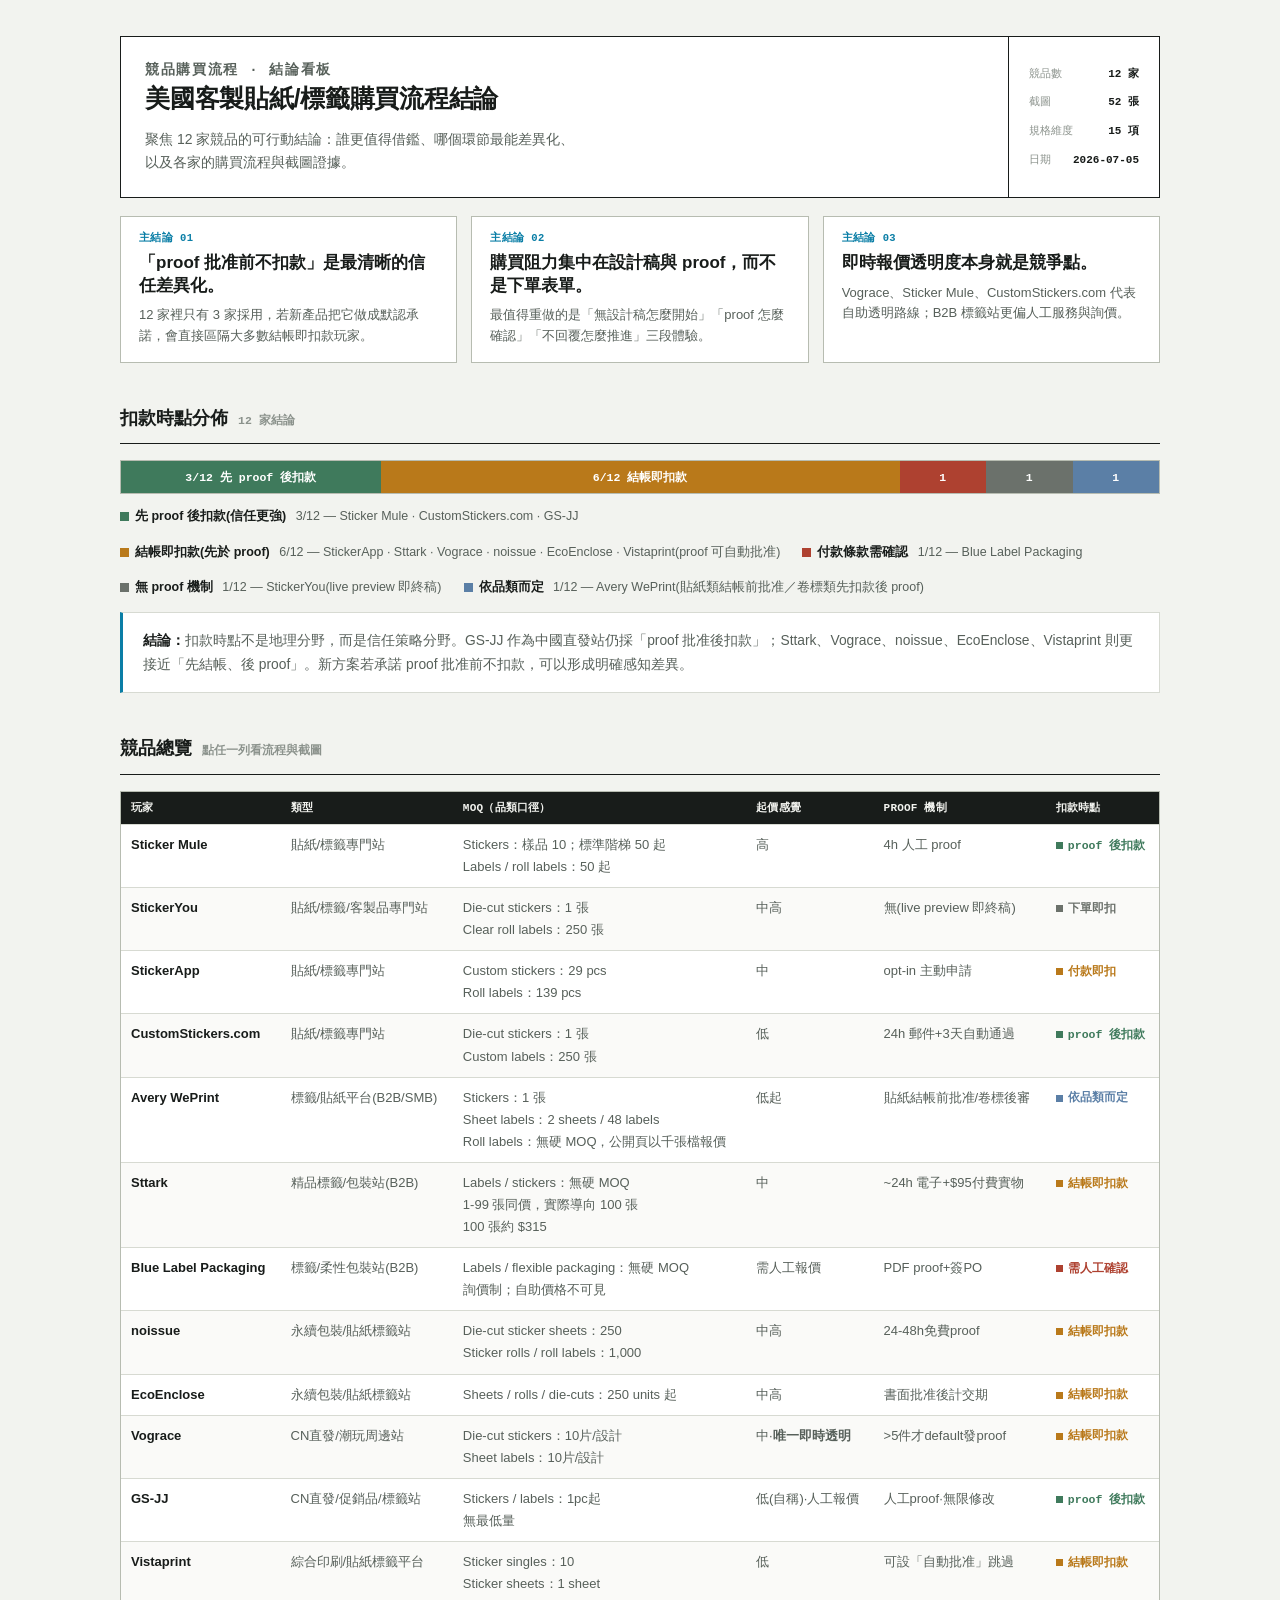
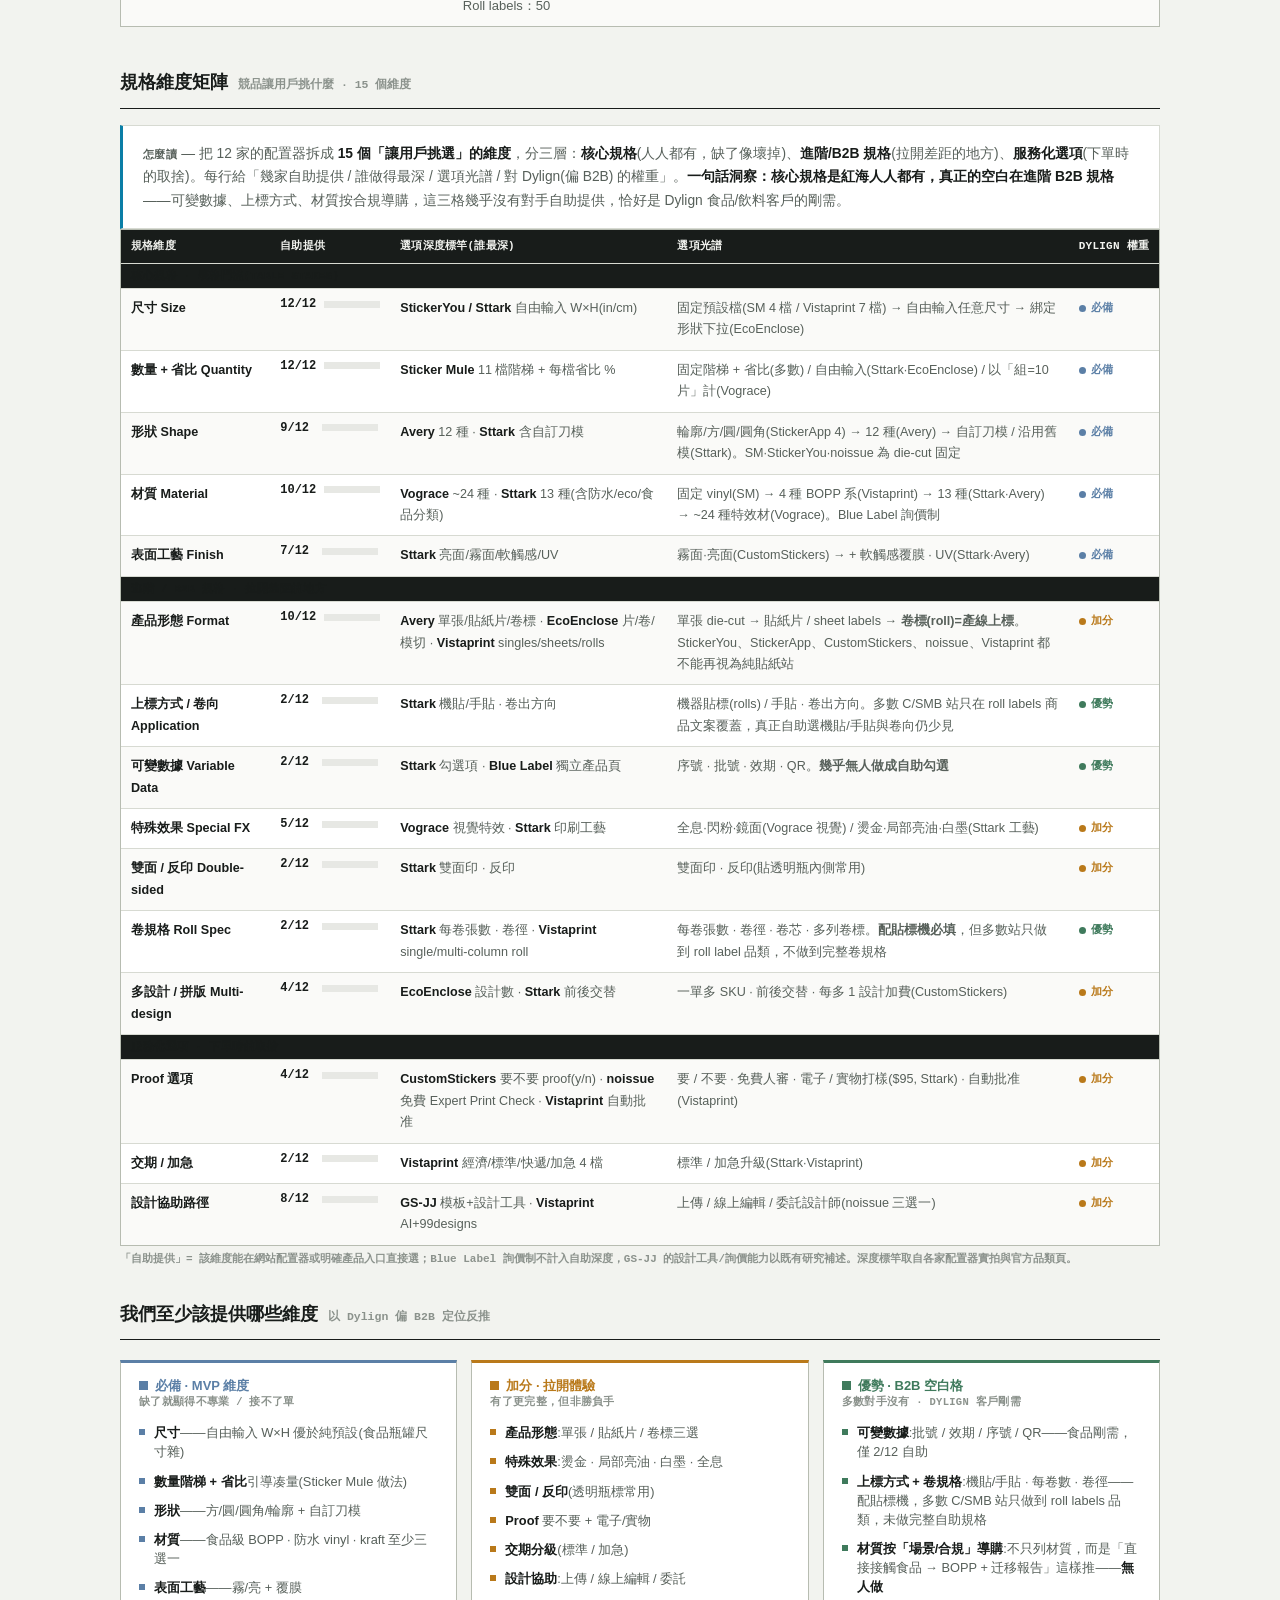
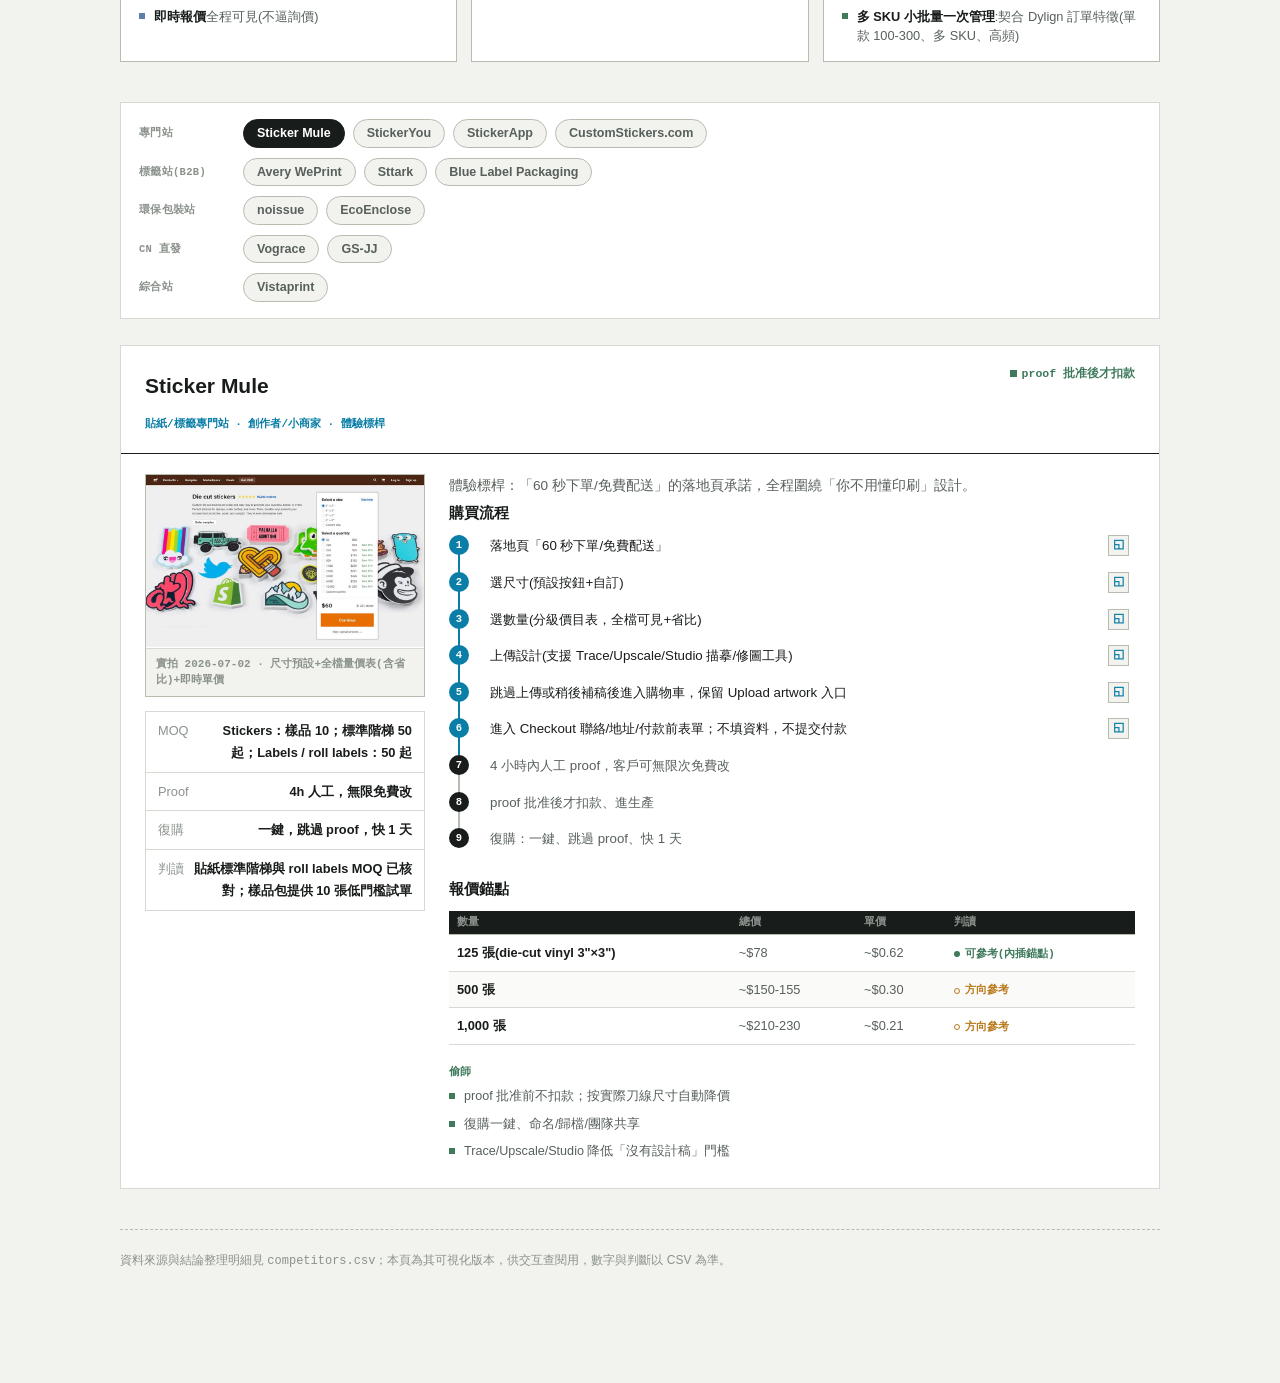
==== board/index.html @ 63f5cccc "重构目录结构，报告设为 Pages 入口 - report.html → index.html（GitHub Pages 根入口） - 竞品看板 → board/index.html（+ 其 scre" ====
<!DOCTYPE html>
<html lang="zh-Hant">
<head>
<meta charset="UTF-8" />
<meta name="viewport" content="width=device-width, initial-scale=1.0" />
<title>競品購買流程交互看板 · 12 家逐步拆解</title>
<style>
  body { margin: 0; background: #F2F3EF; }
  #flowboard {
    --paper: #F2F3EF;
    --paper-raised: #FFFFFF;
    --ink: #181C1A;
    --ink-soft: #57605A;
    --ink-faint: #8B928C;
    --rule: #D7DAD2;
    --rule-strong: #B7BCB1;
    --accent: #0A7EA6;
    --accent-soft: #E3F0F4;
    --good: #3F7A5C;
    --good-soft: #E3EEE7;
    --warn: #B9791A;
    --warn-soft: #F6ECD9;
    --bad: #AE4130;
    --bad-soft: #F5E3DE;
    --gap: #6B716B;
    --gap-soft: #E7E8E4;

    --sans: -apple-system, BlinkMacSystemFont, "PingFang SC", "Microsoft YaHei", "Helvetica Neue", Arial, sans-serif;
    --mono: ui-monospace, "SF Mono", "Cascadia Code", Menlo, Consolas, "Courier New", monospace;

    background: var(--paper);
    color: var(--ink);
    font-family: var(--sans);
    line-height: 1.7;
    font-size: 15px;
    -webkit-font-smoothing: antialiased;
    max-width: 1040px;
    margin: 0 auto;
    padding: 36px 20px 100px;
  }
  #flowboard * { box-sizing: border-box; }
  #flowboard h1,#flowboard h2,#flowboard h3 { text-wrap: balance; }
  #flowboard img { max-width: 100%; display:block; }

  /* ---- title block ---- */
  #flowboard .titleblock { border:1.5px solid var(--ink); background:var(--paper-raised); display:grid; grid-template-columns:1fr auto; }
  #flowboard .titleblock-main { padding:26px 24px 22px; border-right:1.5px solid var(--ink); }
  #flowboard .titleblock-eyebrow { font:700 11px/1 var(--mono); letter-spacing:.12em; color:var(--accent); text-transform:uppercase; margin:0 0 10px; }
  #flowboard .titleblock-main h1 { font-size:25px; font-weight:800; letter-spacing:-.01em; margin:0 0 8px; }
  #flowboard .titleblock-main p { margin:0; color:var(--ink-soft); font-size:14px; max-width:56ch; }
  #flowboard .titleblock-meta { padding:18px 20px; display:flex; flex-direction:column; gap:10px; font-family:var(--mono); font-size:11px; min-width:150px; justify-content:center; }
  #flowboard .titleblock-meta dl { margin:0; display:flex; justify-content:space-between; gap:8px; }
  #flowboard .titleblock-meta dt { color:var(--ink-faint); }
  #flowboard .titleblock-meta dd { margin:0; font-weight:600; text-align:right; }

  @media (max-width:640px){ #flowboard .titleblock{grid-template-columns:1fr;} #flowboard .titleblock-main{border-right:none;border-bottom:1.5px solid var(--ink);} }

  /* ---- callouts ---- */
  #flowboard .callout { margin-top:16px; padding:16px 20px; background:var(--paper-raised); border:1px solid var(--rule); border-left:3px solid var(--accent); font-size:13.8px; color:var(--ink-soft); }
  #flowboard .callout b { color:var(--ink); }
  #flowboard .callout.warn { border-left-color:var(--warn); }
  #flowboard .callout.warn .tag { color:var(--warn); }
  #flowboard .tag { font:700 11px/1 var(--mono); text-transform:uppercase; letter-spacing:.04em; }

  /* ---- conclusions ---- */
  #flowboard .conclusion-grid { display:grid; grid-template-columns:repeat(3, minmax(0, 1fr)); gap:14px; margin-top:18px; }
  @media (max-width:760px){ #flowboard .conclusion-grid{grid-template-columns:1fr;} }
  #flowboard .conclusion-card { background:var(--paper-raised); border:1px solid var(--rule-strong); padding:16px 18px; min-height:128px; }
  #flowboard .conclusion-card .kicker { display:block; font:700 10.5px/1 var(--mono); color:var(--accent); text-transform:uppercase; letter-spacing:.04em; margin-bottom:8px; }
  #flowboard .conclusion-card strong { display:block; font-size:17px; line-height:1.35; margin-bottom:8px; }
  #flowboard .conclusion-card p { margin:0; color:var(--ink-soft); font-size:13px; line-height:1.55; }

  /* ---- pay distribution strip ---- */
  #flowboard .section-block { margin-top: 40px; }
  #flowboard .section-title { display:flex; align-items:baseline; gap:10px; border-bottom:1.5px solid var(--ink); padding-bottom:10px; margin-bottom:16px; }
  #flowboard .section-title h2 { font-size:18px; font-weight:800; margin:0; }
  #flowboard .section-title .sub { font:600 11.5px/1 var(--mono); color:var(--ink-faint); }

  #flowboard .paybar { display:flex; height:34px; border:1px solid var(--rule-strong); overflow:hidden; }
  #flowboard .paybar-seg { display:flex; align-items:center; justify-content:center; font:700 11.5px/1 var(--mono); color:#fff; white-space:nowrap; overflow:hidden; }
  #flowboard .paybar-seg.good { background:var(--good); }
  #flowboard .paybar-seg.warn { background:var(--warn); }
  #flowboard .paybar-seg.bad { background:var(--bad); }
  #flowboard .paybar-seg.gap { background:var(--gap); }
  #flowboard .paybar-seg.mix { background:#5B7FA6; }
  #flowboard .paylegend { display:flex; flex-wrap:wrap; gap:14px 22px; margin-top:12px; font-size:12.5px; }
  #flowboard .paylegend span { display:inline-flex; align-items:center; gap:6px; color:var(--ink-soft); }
  #flowboard .paylegend .dot { width:9px; height:9px; flex:none; }
  #flowboard .paylegend .dot.good{background:var(--good);} #flowboard .paylegend .dot.warn{background:var(--warn);}
  #flowboard .paylegend .dot.bad{background:var(--bad);} #flowboard .paylegend .dot.gap{background:var(--gap);}
  #flowboard .paylegend .dot.mix{background:#5B7FA6;}
  #flowboard .paylegend b { color:var(--ink); }

  /* ---- overview table ---- */
  #flowboard .table-wrap { overflow-x:auto; border:1px solid var(--rule-strong); background:var(--paper-raised); }
  #flowboard table { border-collapse:collapse; width:100%; min-width:760px; font-size:13px; }
  #flowboard thead th { font:700 11px/1.3 var(--mono); text-transform:uppercase; letter-spacing:.02em; color:var(--paper); background:var(--ink); padding:9px 10px; text-align:left; white-space:nowrap; }
  #flowboard tbody td { padding:9px 10px; border-top:1px solid var(--rule); vertical-align:top; color:var(--ink-soft); }
  #flowboard tbody tr { cursor:pointer; }
  #flowboard tbody tr:hover td { background:var(--accent-soft); }
  #flowboard tbody td:first-child { font-weight:700; color:var(--ink); }
  #flowboard tbody tr:nth-child(even) td { background:#FAFAF8; }
  #flowboard tbody tr:nth-child(even):hover td { background:var(--accent-soft); }
  #flowboard .badge { display:inline-flex; align-items:center; gap:5px; font:600 11.5px/1 var(--mono); white-space:nowrap; }
  #flowboard .badge .dot { width:7px; height:7px; flex:none; }
  #flowboard .badge.good{color:var(--good);} #flowboard .badge.good .dot{background:var(--good);}
  #flowboard .badge.warn{color:var(--warn);} #flowboard .badge.warn .dot{background:var(--warn);}
  #flowboard .badge.bad{color:var(--bad);} #flowboard .badge.bad .dot{background:var(--bad);}
  #flowboard .badge.gap{color:var(--gap);} #flowboard .badge.gap .dot{background:var(--gap);}
  #flowboard .badge.mix{color:#5B7FA6;} #flowboard .badge.mix .dot{background:#5B7FA6;}
  #flowboard .table-hint { font:600 11px/1 var(--mono); color:var(--ink-faint); margin-top:8px; }

  /* ---- tabs ---- */
  #flowboard .tabs { margin-top:40px; padding:16px 18px; background:var(--paper-raised); border:1px solid var(--rule); }
  #flowboard .tab-group { display:flex; align-items:center; flex-wrap:wrap; gap:8px; margin-bottom:10px; }
  #flowboard .tab-group:last-child { margin-bottom:0; }
  #flowboard .tab-group-label { font:700 10.5px/1 var(--mono); color:var(--ink-faint); text-transform:uppercase; letter-spacing:.03em; min-width:96px; }
  #flowboard .tab-pill { font:600 12.5px/1 var(--sans); padding:7px 13px; border:1px solid var(--rule-strong); background:var(--paper); color:var(--ink-soft); cursor:pointer; border-radius:100px; }
  #flowboard .tab-pill:hover { border-color:var(--accent); color:var(--accent); }
  #flowboard .tab-pill.active { background:var(--ink); border-color:var(--ink); color:#fff; }

  /* ---- competitor panel ---- */
  #flowboard .competitor-panel { margin-top:26px; background:var(--paper-raised); border:1px solid var(--rule); scroll-margin-top:24px; }
  #flowboard .panel-head { display:flex; justify-content:space-between; align-items:flex-start; gap:16px; padding:22px 24px 18px; border-bottom:1.5px solid var(--ink); flex-wrap:wrap; }
  #flowboard .panel-head h2 { font-size:21px; font-weight:800; margin:0 0 6px; }
  #flowboard .panel-cat { font:600 11px/1 var(--mono); color:var(--accent); text-transform:uppercase; }
  #flowboard .panel-badges { display:flex; gap:8px; flex-wrap:wrap; }

  #flowboard .panel-body { padding:20px 24px 26px; display:grid; grid-template-columns: minmax(220px, 280px) minmax(0, 1fr); gap:24px; }
  @media (max-width:760px){ #flowboard .panel-body{ grid-template-columns:1fr; } }
  #flowboard .panel-side { display:flex; flex-direction:column; gap:14px; }
  #flowboard .shot { border:1px solid var(--rule-strong); overflow:hidden; }
  #flowboard .shot img { width:100%; }
  #flowboard .shot-cap { font:600 11px/1.4 var(--mono); color:var(--ink-faint); padding:8px 10px; background:var(--paper); border-top:1px solid var(--rule); }
  #flowboard .noshot { border:1px dashed var(--rule-strong); padding:16px; font-size:12.5px; color:var(--ink-faint); text-align:center; }
  #flowboard .factbox { border:1px solid var(--rule); }
  #flowboard .fact-row { display:flex; justify-content:space-between; gap:10px; padding:8px 12px; border-top:1px solid var(--rule); font-size:12.8px; }
  #flowboard .fact-row:first-child { border-top:none; }
  #flowboard .fact-row dt { color:var(--ink-faint); flex:none; }
  #flowboard .fact-row dd { margin:0; text-align:right; color:var(--ink); font-weight:600; }

  #flowboard .panel-main h3 { font-size:14.5px; font-weight:800; margin:0 0 10px; padding-top:4px; }
  #flowboard .panel-main { min-width:0; }
  #flowboard .panel-main .block { margin-bottom:22px; }
  #flowboard .positioning { font-size:13.6px; color:var(--ink-soft); margin:0; }

  #flowboard .flow-steps { list-style:none; margin:0; padding:0; counter-reset:flowstep; }
  #flowboard .flow-steps li { counter-increment:flowstep; position:relative; padding:0 0 14px 30px; font-size:13.3px; color:var(--ink-soft); border-left:2px solid var(--rule-strong); margin-left:9px; }
  #flowboard .flow-steps li:last-child { border-left-color:transparent; padding-bottom:0; }
  #flowboard .flow-steps li::before { content: counter(flowstep); position:absolute; left:-11px; top:0; width:20px; height:20px; background:var(--ink); color:#fff; font:700 10.5px/20px var(--mono); text-align:center; border-radius:50%; }
  #flowboard .flow-steps li.has-shot { cursor:pointer; color:var(--ink); padding-right:34px; border-left-color:var(--accent); }
  #flowboard .flow-steps li.has-shot::before { background:var(--accent); }
  #flowboard .flow-steps li.has-shot::after { content:"◱"; position:absolute; right:6px; top:0; width:19px; height:19px; border:1px solid var(--rule-strong); color:var(--accent); background:var(--paper); font:700 12px/18px var(--mono); text-align:center; }
  #flowboard .flow-steps li.has-shot:hover { background:var(--accent-soft); outline:6px solid var(--accent-soft); }
  #flowboard .flow-steps li.has-shot:focus-visible { outline:2px solid var(--accent); outline-offset:3px; }

  #flowboard .shot-lightbox { position:fixed; inset:0; z-index:1000; display:grid; place-items:center; padding:28px; background:rgba(24,28,26,.76); }
  #flowboard .shot-lightbox[hidden] { display:none; }
  #flowboard .shot-modal { width:min(1180px, 94vw); max-height:92vh; background:var(--paper-raised); border:1px solid var(--ink); box-shadow:0 22px 70px rgba(0,0,0,.35); display:grid; grid-template-rows:auto minmax(0,1fr); }
  #flowboard .shot-modal-head { display:flex; justify-content:space-between; align-items:flex-start; gap:16px; padding:12px 14px; border-bottom:1px solid var(--rule-strong); }
  #flowboard .shot-modal-title { margin:0; font:700 12px/1.5 var(--mono); color:var(--ink-soft); }
  #flowboard .shot-close { flex:none; border:1px solid var(--rule-strong); background:var(--paper); color:var(--ink); width:30px; height:30px; font:700 18px/1 var(--mono); cursor:pointer; }
  #flowboard .shot-close:hover { border-color:var(--accent); color:var(--accent); }
  #flowboard .shot-modal-body { overflow:auto; background:#111; }
  #flowboard .shot-modal-body img { width:100%; height:auto; background:#fff; }

  #flowboard .price-table { width:100%; min-width:0; border-collapse:collapse; font-size:12.8px; }
  #flowboard .price-table th { text-align:left; font:700 10.5px/1 var(--mono); text-transform:uppercase; color:var(--ink-faint); padding:6px 8px; border-bottom:1px solid var(--rule-strong); }
  #flowboard .price-table td { padding:7px 8px; border-bottom:1px solid var(--rule); color:var(--ink-soft); overflow-wrap:anywhere; }
  #flowboard .price-table td:first-child { color:var(--ink); font-weight:600; }
  #flowboard .conf { display:inline-flex; align-items:center; gap:5px; font:600 11px/1.35 var(--mono); white-space:normal; }
  #flowboard .conf .dot { width:6px; height:6px; border-radius:50%; }
  #flowboard .conf.confirmed .dot { background:var(--good); }
  #flowboard .conf.confirmed { color:var(--good); }
  #flowboard .conf.estimated .dot { background:var(--warn); border:1px solid var(--warn); background:transparent; }
  #flowboard .conf.estimated { color:var(--warn); }

  #flowboard .pmgrid { display:grid; grid-template-columns:1fr 1fr; gap:14px; }
  @media (max-width:640px){ #flowboard .pmgrid{grid-template-columns:1fr;} }
  #flowboard .pmbox { padding:12px 14px; font-size:12.8px; color:var(--ink-soft); border:1px solid var(--rule); }
  #flowboard .pmbox .pmtitle { font:700 11px/1 var(--mono); text-transform:uppercase; margin-bottom:6px; display:block; }

  #flowboard .swgrid { display:grid; grid-template-columns:1fr; gap:16px; }
  @media (max-width:640px){ #flowboard .swgrid{grid-template-columns:1fr;} }
  #flowboard .swgrid ul { margin:0; padding-left:0; list-style:none; display:flex; flex-direction:column; gap:6px; }
  #flowboard .swgrid li { font-size:12.6px; color:var(--ink-soft); padding-left:15px; position:relative; }
  #flowboard .swgrid li::before { content:""; position:absolute; left:0; top:7px; width:6px; height:6px; }
  #flowboard .swgrid ul.steal li::before { background:var(--good); }
  #flowboard .swlabel { font:700 11px/1 var(--mono); text-transform:uppercase; margin-bottom:8px; display:block; }
  #flowboard .swlabel.steal { color:var(--good); }

  #flowboard .footnote { margin-top:16px; padding:10px 14px; background:var(--gap-soft); border-left:3px solid var(--gap); font-size:11.8px; color:var(--ink-soft); }
  #flowboard .dieline { border:none; border-top:1.5px dashed var(--rule-strong); margin:40px 0 0; }

  /* ---- spec dimension matrix ---- */
  #flowboard .dimtable td { font-size:12.6px; }
  #flowboard .dimtable td:first-child { min-width:132px; }
  #flowboard .grouprow td { background:var(--ink); color:var(--paper); font:700 10.5px/1 var(--mono); text-transform:uppercase; letter-spacing:.05em; padding:7px 10px; }
  #flowboard .grouprow:hover td { background:var(--ink); }
  #flowboard .pv { display:flex; align-items:center; gap:8px; white-space:nowrap; }
  #flowboard .pv-num { font:700 12px/1 var(--mono); color:var(--ink); min-width:34px; }
  #flowboard .pv-track { width:56px; height:7px; background:var(--gap-soft); flex:none; }
  #flowboard .pv-fill { height:7px; background:var(--accent); }
  #flowboard .wt { display:inline-flex; align-items:center; gap:5px; font:700 11px/1 var(--mono); white-space:nowrap; }
  #flowboard .wt .dot { width:7px; height:7px; flex:none; border-radius:50%; }
  #flowboard .wt.must { color:#5B7FA6; } #flowboard .wt.must .dot{ background:#5B7FA6; }
  #flowboard .wt.nice { color:var(--warn); } #flowboard .wt.nice .dot{ background:var(--warn); }
  #flowboard .wt.edge { color:var(--good); } #flowboard .wt.edge .dot{ background:var(--good); }
  #flowboard .lead { color:var(--ink); font-weight:600; }
  #flowboard .tier-grid { display:grid; grid-template-columns:repeat(3, minmax(0,1fr)); gap:14px; margin-top:20px; }
  @media (max-width:760px){ #flowboard .tier-grid{ grid-template-columns:1fr; } }
  #flowboard .tier-card { border:1px solid var(--rule-strong); background:var(--paper-raised); padding:16px 18px; }
  #flowboard .tier-card .tier-head { display:flex; align-items:center; gap:7px; font:800 13px/1 var(--sans); margin-bottom:3px; }
  #flowboard .tier-card .tier-head .dot { width:9px; height:9px; flex:none; }
  #flowboard .tier-card .tier-sub { font:600 10.5px/1.4 var(--mono); color:var(--ink-faint); margin-bottom:13px; text-transform:uppercase; letter-spacing:.03em; }
  #flowboard .tier-card ul { margin:0; padding-left:0; list-style:none; display:flex; flex-direction:column; gap:10px; }
  #flowboard .tier-card li { font-size:12.8px; color:var(--ink-soft); padding-left:15px; position:relative; line-height:1.5; }
  #flowboard .tier-card li::before { content:""; position:absolute; left:0; top:6px; width:6px; height:6px; }
  #flowboard .tier-card li b { color:var(--ink); font-weight:700; }
  #flowboard .tier-card.must { border-top:3px solid #5B7FA6; }
  #flowboard .tier-card.must .tier-head, #flowboard .tier-card.must .tier-head .dot { color:#5B7FA6; background-color:transparent; }
  #flowboard .tier-card.must .tier-head .dot { background:#5B7FA6; }
  #flowboard .tier-card.must li::before { background:#5B7FA6; }
  #flowboard .tier-card.nice { border-top:3px solid var(--warn); }
  #flowboard .tier-card.nice .tier-head { color:var(--warn); }
  #flowboard .tier-card.nice .tier-head .dot { background:var(--warn); }
  #flowboard .tier-card.nice li::before { background:var(--warn); }
  #flowboard .tier-card.edge { border-top:3px solid var(--good); }
  #flowboard .tier-card.edge .tier-head { color:var(--good); }
  #flowboard .tier-card.edge .tier-head .dot { background:var(--good); }
  #flowboard .tier-card.edge li::before { background:var(--good); }
</style>
</head>
<body>
<div id="flowboard">

  <div class="titleblock">
    <div class="titleblock-main">
      <p class="titleblock-eyebrow">競品購買流程 · 結論看板</p>
      <h1>美國客製貼紙/標籤購買流程結論</h1>
      <p>聚焦 12 家競品的可行動結論：誰更值得借鑑、哪個環節最能差異化、以及各家的購買流程與截圖證據。</p>
    </div>
    <div class="titleblock-meta">
      <dl><dt>競品數</dt><dd>12 家</dd></dl>
      <dl><dt>截圖</dt><dd>52 張</dd></dl>
      <dl><dt>規格維度</dt><dd>15 項</dd></dl>
      <dl><dt>日期</dt><dd>2026-07-05</dd></dl>
    </div>
  </div>

  <div class="conclusion-grid">
    <div class="conclusion-card">
      <span class="kicker">主結論 01</span>
      <strong>「proof 批准前不扣款」是最清晰的信任差異化。</strong>
      <p>12 家裡只有 3 家採用，若新產品把它做成默認承諾，會直接區隔大多數結帳即扣款玩家。</p>
    </div>
    <div class="conclusion-card">
      <span class="kicker">主結論 02</span>
      <strong>購買阻力集中在設計稿與 proof，而不是下單表單。</strong>
      <p>最值得重做的是「無設計稿怎麼開始」「proof 怎麼確認」「不回覆怎麼推進」三段體驗。</p>
    </div>
    <div class="conclusion-card">
      <span class="kicker">主結論 03</span>
      <strong>即時報價透明度本身就是競爭點。</strong>
      <p>Vograce、Sticker Mule、CustomStickers.com 代表自助透明路線；B2B 標籤站更偏人工服務與詢價。</p>
    </div>
  </div>

  <!-- ================= PAYMENT TIMING DISTRIBUTION ================= -->
  <div class="section-block">
    <div class="section-title"><h2>扣款時點分佈</h2><span class="sub">12 家結論</span></div>
    <div class="paybar">
      <div class="paybar-seg good" style="flex:3">3/12 先 proof 後扣款</div>
      <div class="paybar-seg warn" style="flex:6">6/12 結帳即扣款</div>
      <div class="paybar-seg bad" style="flex:1">1</div>
      <div class="paybar-seg gap" style="flex:1">1</div>
      <div class="paybar-seg mix" style="flex:1">1</div>
    </div>
    <div class="paylegend">
      <span><i class="dot good"></i><b>先 proof 後扣款(信任更強)</b>&nbsp;3/12 — Sticker Mule · CustomStickers.com · GS-JJ</span>
      <span><i class="dot warn"></i><b>結帳即扣款(先於 proof)</b>&nbsp;6/12 — StickerApp · Sttark · Vograce · noissue · EcoEnclose · Vistaprint(proof 可自動批准)</span>
      <span><i class="dot bad"></i><b>付款條款需確認</b>&nbsp;1/12 — Blue Label Packaging</span>
      <span><i class="dot gap"></i><b>無 proof 機制</b>&nbsp;1/12 — StickerYou(live preview 即終稿)</span>
      <span><i class="dot mix"></i><b>依品類而定</b>&nbsp;1/12 — Avery WePrint(貼紙類結帳前批准／卷標類先扣款後 proof)</span>
    </div>
    <div class="callout" style="margin-top:14px;">
      <b>結論：</b>扣款時點不是地理分野，而是信任策略分野。GS-JJ 作為中國直發站仍採「proof 批准後扣款」；Sttark、Vograce、noissue、EcoEnclose、Vistaprint 則更接近「先結帳、後 proof」。新方案若承諾 proof 批准前不扣款，可以形成明確感知差異。
    </div>
  </div>

  <!-- ================= OVERVIEW TABLE ================= -->
  <div class="section-block">
    <div class="section-title"><h2>競品總覽</h2><span class="sub">點任一列看流程與截圖</span></div>
    <div class="table-wrap">
      <table>
        <thead><tr><th>玩家</th><th>類型</th><th>MOQ（品類口徑）</th><th>起價感覺</th><th>Proof 機制</th><th>扣款時點</th></tr></thead>
        <tbody>
          <tr onclick="showPanel('sm')"><td>Sticker Mule</td><td>貼紙/標籤專門站</td><td>Stickers：樣品 10；標準階梯 50 起<br>Labels / roll labels：50 起</td><td>高</td><td>4h 人工 proof</td><td><span class="badge good"><i class="dot"></i>proof 後扣款</span></td></tr>
          <tr onclick="showPanel('sy')"><td>StickerYou</td><td>貼紙/標籤/客製品專門站</td><td>Die-cut stickers：1 張<br>Clear roll labels：250 張</td><td>中高</td><td>無(live preview 即終稿)</td><td><span class="badge gap"><i class="dot"></i>下單即扣</span></td></tr>
          <tr onclick="showPanel('sa')"><td>StickerApp</td><td>貼紙/標籤專門站</td><td>Custom stickers：29 pcs<br>Roll labels：139 pcs</td><td>中</td><td>opt-in 主動申請</td><td><span class="badge warn"><i class="dot"></i>付款即扣</span></td></tr>
          <tr onclick="showPanel('cs')"><td>CustomStickers.com</td><td>貼紙/標籤專門站</td><td>Die-cut stickers：1 張<br>Custom labels：250 張</td><td>低</td><td>24h 郵件+3天自動通過</td><td><span class="badge good"><i class="dot"></i>proof 後扣款</span></td></tr>
          <tr onclick="showPanel('av')"><td>Avery WePrint</td><td>標籤/貼紙平台(B2B/SMB)</td><td>Stickers：1 張<br>Sheet labels：2 sheets / 48 labels<br>Roll labels：無硬 MOQ，公開頁以千張檔報價</td><td>低起</td><td>貼紙結帳前批准/卷標後審</td><td><span class="badge mix"><i class="dot"></i>依品類而定</span></td></tr>
          <tr onclick="showPanel('st')"><td>Sttark</td><td>精品標籤/包裝站(B2B)</td><td>Labels / stickers：無硬 MOQ<br>1-99 張同價，實際導向 100 張<br>100 張約 $315</td><td>中</td><td>~24h 電子+$95付費實物</td><td><span class="badge warn"><i class="dot"></i>結帳即扣款</span></td></tr>
          <tr onclick="showPanel('bl')"><td>Blue Label Packaging</td><td>標籤/柔性包裝站(B2B)</td><td>Labels / flexible packaging：無硬 MOQ<br>詢價制；自助價格不可見</td><td>需人工報價</td><td>PDF proof+簽PO</td><td><span class="badge bad"><i class="dot"></i>需人工確認</span></td></tr>
          <tr onclick="showPanel('ni')"><td>noissue</td><td>永續包裝/貼紙標籤站</td><td>Die-cut sticker sheets：250<br>Sticker rolls / roll labels：1,000</td><td>中高</td><td>24-48h免費proof</td><td><span class="badge warn"><i class="dot"></i>結帳即扣款</span></td></tr>
          <tr onclick="showPanel('ee')"><td>EcoEnclose</td><td>永續包裝/貼紙標籤站</td><td>Sheets / rolls / die-cuts：250 units 起</td><td>中高</td><td>書面批准後計交期</td><td><span class="badge warn"><i class="dot"></i>結帳即扣款</span></td></tr>
          <tr onclick="showPanel('vg')"><td>Vograce</td><td>CN直發/潮玩周邊站</td><td>Die-cut stickers：10片/設計<br>Sheet labels：10片/設計</td><td>中·<b>唯一即時透明</b></td><td>&gt;5件才default發proof</td><td><span class="badge warn"><i class="dot"></i>結帳即扣款</span></td></tr>
          <tr onclick="showPanel('gj')"><td>GS-JJ</td><td>CN直發/促銷品/標籤站</td><td>Stickers / labels：1pc起<br>無最低量</td><td>低(自稱)·人工報價</td><td>人工proof·無限修改</td><td><span class="badge good"><i class="dot"></i>proof 後扣款</span></td></tr>
          <tr onclick="showPanel('vp')"><td>Vistaprint</td><td>綜合印刷/貼紙標籤平台</td><td>Sticker singles：10<br>Sticker sheets：1 sheet<br>Roll labels：50</td><td>低</td><td>可設「自動批准」跳過</td><td><span class="badge warn"><i class="dot"></i>結帳即扣款</span></td></tr>
        </tbody>
      </table>
    </div>
  </div>

  <!-- ================= SPEC DIMENSION MATRIX ================= -->
  <div class="section-block">
    <div class="section-title"><h2>規格維度矩陣</h2><span class="sub">競品讓用戶挑什麼 · 15 個維度</span></div>
    <div class="callout">
      <span class="tag">怎麼讀</span> — 把 12 家的配置器拆成 <b>15 個「讓用戶挑選」的維度</b>，分三層：<b>核心規格</b>(人人都有，缺了像壞掉)、<b>進階/B2B 規格</b>(拉開差距的地方)、<b>服務化選項</b>(下單時的取捨)。每行給「幾家自助提供 / 誰做得最深 / 選項光譜 / 對 Dylign(偏 B2B) 的權重」。<b>一句話洞察：核心規格是紅海人人都有，真正的空白在進階 B2B 規格</b>——可變數據、上標方式、材質按合規導購，這三格幾乎沒有對手自助提供，恰好是 Dylign 食品/飲料客戶的剛需。
    </div>
    <div class="table-wrap">
      <table class="dimtable">
        <thead><tr><th>規格維度</th><th>自助提供</th><th>選項深度標竿(誰最深)</th><th>選項光譜</th><th>Dylign 權重</th></tr></thead>
        <tbody>
          <tr class="grouprow"><td colspan="5">核心規格 · 表格門檻(table stakes)</td></tr>
          <tr>
            <td>尺寸 Size</td>
            <td><div class="pv"><span class="pv-num">12/12</span><span class="pv-track"><span class="pv-fill" style="width:100%"></span></span></div></td>
            <td><span class="lead">StickerYou / Sttark</span> 自由輸入 W×H(in/cm)</td>
            <td>固定預設檔(SM 4 檔 / Vistaprint 7 檔) → 自由輸入任意尺寸 → 綁定形狀下拉(EcoEnclose)</td>
            <td><span class="wt must"><i class="dot"></i>必備</span></td>
          </tr>
          <tr>
            <td>數量 + 省比 Quantity</td>
            <td><div class="pv"><span class="pv-num">12/12</span><span class="pv-track"><span class="pv-fill" style="width:100%"></span></span></div></td>
            <td><span class="lead">Sticker Mule</span> 11 檔階梯 + 每檔省比 %</td>
            <td>固定階梯 + 省比(多數) / 自由輸入(Sttark·EcoEnclose) / 以「組=10 片」計(Vograce)</td>
            <td><span class="wt must"><i class="dot"></i>必備</span></td>
          </tr>
          <tr>
            <td>形狀 Shape</td>
            <td><div class="pv"><span class="pv-num">9/12</span><span class="pv-track"><span class="pv-fill" style="width:75%"></span></span></div></td>
            <td><span class="lead">Avery</span> 12 種 · <span class="lead">Sttark</span> 含自訂刀模</td>
            <td>輪廓/方/圓/圓角(StickerApp 4) → 12 種(Avery) → 自訂刀模 / 沿用舊模(Sttark)。SM·StickerYou·noissue 為 die-cut 固定</td>
            <td><span class="wt must"><i class="dot"></i>必備</span></td>
          </tr>
          <tr>
            <td>材質 Material</td>
            <td><div class="pv"><span class="pv-num">10/12</span><span class="pv-track"><span class="pv-fill" style="width:83%"></span></span></div></td>
            <td><span class="lead">Vograce</span> ~24 種 · <span class="lead">Sttark</span> 13 種(含防水/eco/食品分類)</td>
            <td>固定 vinyl(SM) → 4 種 BOPP 系(Vistaprint) → 13 種(Sttark·Avery) → ~24 種特效材(Vograce)。Blue Label 詢價制</td>
            <td><span class="wt must"><i class="dot"></i>必備</span></td>
          </tr>
          <tr>
            <td>表面工藝 Finish</td>
            <td><div class="pv"><span class="pv-num">7/12</span><span class="pv-track"><span class="pv-fill" style="width:58%"></span></span></div></td>
            <td><span class="lead">Sttark</span> 亮面/霧面/軟觸感/UV</td>
            <td>霧面·亮面(CustomStickers) → + 軟觸感覆膜 · UV(Sttark·Avery)</td>
            <td><span class="wt must"><i class="dot"></i>必備</span></td>
          </tr>

          <tr class="grouprow"><td colspan="5">進階 / B2B 規格 · 拉開差距的地方</td></tr>
          <tr>
            <td>產品形態 Format</td>
            <td><div class="pv"><span class="pv-num">10/12</span><span class="pv-track"><span class="pv-fill" style="width:83%"></span></span></div></td>
            <td><span class="lead">Avery</span> 單張/貼紙片/卷標 · <span class="lead">EcoEnclose</span> 片/卷/模切 · <span class="lead">Vistaprint</span> singles/sheets/rolls</td>
            <td>單張 die-cut → 貼紙片 / sheet labels → <b>卷標(roll)=產線上標</b>。StickerYou、StickerApp、CustomStickers、noissue、Vistaprint 都不能再視為純貼紙站</td>
            <td><span class="wt nice"><i class="dot"></i>加分</span></td>
          </tr>
          <tr>
            <td>上標方式 / 卷向 Application</td>
            <td><div class="pv"><span class="pv-num">2/12</span><span class="pv-track"><span class="pv-fill" style="width:17%"></span></span></div></td>
            <td><span class="lead">Sttark</span> 機貼/手貼 · 卷出方向</td>
            <td>機器貼標(rolls) / 手貼 · 卷出方向。多數 C/SMB 站只在 roll labels 商品文案覆蓋，真正自助選機貼/手貼與卷向仍少見</td>
            <td><span class="wt edge"><i class="dot"></i>優勢</span></td>
          </tr>
          <tr>
            <td>可變數據 Variable Data</td>
            <td><div class="pv"><span class="pv-num">2/12</span><span class="pv-track"><span class="pv-fill" style="width:17%"></span></span></div></td>
            <td><span class="lead">Sttark</span> 勾選項 · <span class="lead">Blue Label</span> 獨立產品頁</td>
            <td>序號 · 批號 · 效期 · QR。<b>幾乎無人做成自助勾選</b></td>
            <td><span class="wt edge"><i class="dot"></i>優勢</span></td>
          </tr>
          <tr>
            <td>特殊效果 Special FX</td>
            <td><div class="pv"><span class="pv-num">5/12</span><span class="pv-track"><span class="pv-fill" style="width:42%"></span></span></div></td>
            <td><span class="lead">Vograce</span> 視覺特效 · <span class="lead">Sttark</span> 印刷工藝</td>
            <td>全息·閃粉·鏡面(Vograce 視覺) / 燙金·局部亮油·白墨(Sttark 工藝)</td>
            <td><span class="wt nice"><i class="dot"></i>加分</span></td>
          </tr>
          <tr>
            <td>雙面 / 反印 Double-sided</td>
            <td><div class="pv"><span class="pv-num">2/12</span><span class="pv-track"><span class="pv-fill" style="width:17%"></span></span></div></td>
            <td><span class="lead">Sttark</span> 雙面印 · 反印</td>
            <td>雙面印 · 反印(貼透明瓶內側常用)</td>
            <td><span class="wt nice"><i class="dot"></i>加分</span></td>
          </tr>
          <tr>
            <td>卷規格 Roll Spec</td>
            <td><div class="pv"><span class="pv-num">2/12</span><span class="pv-track"><span class="pv-fill" style="width:17%"></span></span></div></td>
            <td><span class="lead">Sttark</span> 每卷張數 · 卷徑 · <span class="lead">Vistaprint</span> single/multi-column roll</td>
            <td>每卷張數 · 卷徑 · 卷芯 · 多列卷標。<b>配貼標機必填</b>，但多數站只做到 roll label 品類，不做到完整卷規格</td>
            <td><span class="wt edge"><i class="dot"></i>優勢</span></td>
          </tr>
          <tr>
            <td>多設計 / 拼版 Multi-design</td>
            <td><div class="pv"><span class="pv-num">4/12</span><span class="pv-track"><span class="pv-fill" style="width:33%"></span></span></div></td>
            <td><span class="lead">EcoEnclose</span> 設計數 · <span class="lead">Sttark</span> 前後交替</td>
            <td>一單多 SKU · 前後交替 · 每多 1 設計加費(CustomStickers)</td>
            <td><span class="wt nice"><i class="dot"></i>加分</span></td>
          </tr>

          <tr class="grouprow"><td colspan="5">服務化選項 · 下單時的取捨</td></tr>
          <tr>
            <td>Proof 選項</td>
            <td><div class="pv"><span class="pv-num">4/12</span><span class="pv-track"><span class="pv-fill" style="width:33%"></span></span></div></td>
            <td><span class="lead">CustomStickers</span> 要不要 proof(y/n) · <span class="lead">noissue</span> 免費 Expert Print Check · <span class="lead">Vistaprint</span> 自動批准</td>
            <td>要 / 不要 · 免費人審 · 電子 / 實物打樣($95, Sttark) · 自動批准(Vistaprint)</td>
            <td><span class="wt nice"><i class="dot"></i>加分</span></td>
          </tr>
          <tr>
            <td>交期 / 加急</td>
            <td><div class="pv"><span class="pv-num">2/12</span><span class="pv-track"><span class="pv-fill" style="width:17%"></span></span></div></td>
            <td><span class="lead">Vistaprint</span> 經濟/標準/快遞/加急 4 檔</td>
            <td>標準 / 加急升級(Sttark·Vistaprint)</td>
            <td><span class="wt nice"><i class="dot"></i>加分</span></td>
          </tr>
          <tr>
            <td>設計協助路徑</td>
            <td><div class="pv"><span class="pv-num">8/12</span><span class="pv-track"><span class="pv-fill" style="width:67%"></span></span></div></td>
            <td><span class="lead">GS-JJ</span> 模板+設計工具 · <span class="lead">Vistaprint</span> AI+99designs</td>
            <td>上傳 / 線上編輯 / 委託設計師(noissue 三選一)</td>
            <td><span class="wt nice"><i class="dot"></i>加分</span></td>
          </tr>
        </tbody>
      </table>
    </div>
    <div class="table-hint">「自助提供」= 該維度能在網站配置器或明確產品入口直接選；Blue Label 詢價制不計入自助深度，GS-JJ 的設計工具/詢價能力以既有研究補述。深度標竿取自各家配置器實拍與官方品類頁。</div>

    <div class="section-title" style="margin-top:34px;"><h2>我們至少該提供哪些維度</h2><span class="sub">以 Dylign 偏 B2B 定位反推</span></div>
    <div class="tier-grid">
      <div class="tier-card must">
        <div class="tier-head"><i class="dot"></i>必備 · MVP 維度</div>
        <div class="tier-sub">缺了就顯得不專業 / 接不了單</div>
        <ul>
          <li><b>尺寸</b>——自由輸入 W×H 優於純預設(食品瓶罐尺寸雜)</li>
          <li><b>數量階梯 + 省比</b>引導凑量(Sticker Mule 做法)</li>
          <li><b>形狀</b>——方/圓/圓角/輪廓 + 自訂刀模</li>
          <li><b>材質</b>——食品級 BOPP · 防水 vinyl · kraft 至少三選一</li>
          <li><b>表面工藝</b>——霧/亮 + 覆膜</li>
          <li><b>即時報價</b>全程可見(不逼詢價)</li>
        </ul>
      </div>
      <div class="tier-card nice">
        <div class="tier-head"><i class="dot"></i>加分 · 拉開體驗</div>
        <div class="tier-sub">有了更完整，但非勝負手</div>
        <ul>
          <li><b>產品形態</b>:單張 / 貼紙片 / 卷標三選</li>
          <li><b>特殊效果</b>:燙金 · 局部亮油 · 白墨 · 全息</li>
          <li><b>雙面 / 反印</b>(透明瓶標常用)</li>
          <li><b>Proof</b> 要不要 + 電子/實物</li>
          <li><b>交期分級</b>(標準 / 加急)</li>
          <li><b>設計協助</b>:上傳 / 線上編輯 / 委託</li>
        </ul>
      </div>
      <div class="tier-card edge">
        <div class="tier-head"><i class="dot"></i>優勢 · B2B 空白格</div>
        <div class="tier-sub">多數對手沒有 · Dylign 客戶剛需</div>
        <ul>
          <li><b>可變數據</b>:批號 / 效期 / 序號 / QR——食品剛需，僅 2/12 自助</li>
          <li><b>上標方式 + 卷規格</b>:機貼/手貼 · 每卷數 · 卷徑——配貼標機，多數 C/SMB 站只做到 roll labels 品類，未做完整自助規格</li>
          <li><b>材質按「場景/合規」導購</b>:不只列材質，而是「直接接觸食品 → BOPP + 迁移報告」這樣推——<b>無人做</b></li>
          <li><b>多 SKU 小批量一次管理</b>:契合 Dylign 訂單特徵(單款 100-300、多 SKU、高頻)</li>
        </ul>
      </div>
    </div>
  </div>

  <!-- ================= TABS ================= -->
  <nav class="tabs">
    <div class="tab-group"><span class="tab-group-label">專門站</span>
      <button class="tab-pill active" data-target="sm">Sticker Mule</button>
      <button class="tab-pill" data-target="sy">StickerYou</button>
      <button class="tab-pill" data-target="sa">StickerApp</button>
      <button class="tab-pill" data-target="cs">CustomStickers.com</button>
    </div>
    <div class="tab-group"><span class="tab-group-label">標籤站(B2B)</span>
      <button class="tab-pill" data-target="av">Avery WePrint</button>
      <button class="tab-pill" data-target="st">Sttark</button>
      <button class="tab-pill" data-target="bl">Blue Label Packaging</button>
    </div>
    <div class="tab-group"><span class="tab-group-label">環保包裝站</span>
      <button class="tab-pill" data-target="ni">noissue</button>
      <button class="tab-pill" data-target="ee">EcoEnclose</button>
    </div>
    <div class="tab-group"><span class="tab-group-label">CN 直發</span>
      <button class="tab-pill" data-target="vg">Vograce</button>
      <button class="tab-pill" data-target="gj">GS-JJ</button>
    </div>
    <div class="tab-group"><span class="tab-group-label">綜合站</span>
      <button class="tab-pill" data-target="vp">Vistaprint</button>
    </div>
  </nav>

  <!-- ================= PANEL: Sticker Mule ================= -->
  <section class="competitor-panel" id="sm">
    <div class="panel-head">
      <div><h2>Sticker Mule</h2><span class="panel-cat">貼紙/標籤專門站 · 創作者/小商家 · 體驗標桿</span></div>
      <div class="panel-badges"><span class="badge good"><i class="dot"></i>proof 批准後才扣款</span></div>
    </div>
    <div class="panel-body">
      <div class="panel-side">
        <div class="shot"><img src="[data-uri]" alt="Sticker Mule 配置頁實拍"><div class="shot-cap">實拍 2026-07-02 · 尺寸預設+全檔量價表(含省比)+即時單價</div></div>
        <div class="factbox">
          <div class="fact-row"><dt>MOQ</dt><dd>Stickers：樣品 10；標準階梯 50 起；Labels / roll labels：50 起</dd></div>
          <div class="fact-row"><dt>Proof</dt><dd>4h 人工，無限免費改</dd></div>
          <div class="fact-row"><dt>復購</dt><dd>一鍵，跳過 proof，快 1 天</dd></div>
          <div class="fact-row"><dt>判讀</dt><dd>貼紙標準階梯與 roll labels MOQ 已核對；樣品包提供 10 張低門檻試單</dd></div>
        </div>
      </div>
      <div class="panel-main">
        <p class="positioning">體驗標桿：「60 秒下單/免費配送」的落地頁承諾，全程圍繞「你不用懂印刷」設計。</p>
        <div class="block">
          <h3>購買流程</h3>
          <ol class="flow-steps">
            <li>落地頁「60 秒下單/免費配送」</li>
            <li>選尺寸(預設按鈕+自訂)</li>
            <li>選數量(分級價目表，全檔可見+省比)</li>
            <li>上傳設計(支援 Trace/Upscale/Studio 描摹/修圖工具)</li>
            <li>跳過上傳或稍後補稿後進入購物車，保留 Upload artwork 入口</li>
            <li>進入 Checkout 聯絡/地址/付款前表單；不填資料，不提交付款</li>
            <li>4 小時內人工 proof，客戶可無限次免費改</li>
            <li>proof 批准後才扣款、進生產</li>
            <li>復購：一鍵、跳過 proof、快 1 天</li>
          </ol>
        </div>
        <div class="block">
          <h3>報價錨點</h3>
          <table class="price-table">
            <thead><tr><th>數量</th><th>總價</th><th>單價</th><th>判讀</th></tr></thead>
            <tbody>
              <tr><td>125 張(die-cut vinyl 3"×3")</td><td>~$78</td><td>~$0.62</td><td><span class="conf confirmed"><i class="dot"></i>可參考(內插錨點)</span></td></tr>
              <tr><td>500 張</td><td>~$150-155</td><td>~$0.30</td><td><span class="conf estimated"><i class="dot"></i>方向參考</span></td></tr>
              <tr><td>1,000 張</td><td>~$210-230</td><td>~$0.21</td><td><span class="conf estimated"><i class="dot"></i>方向參考</span></td></tr>
            </tbody>
          </table>
        </div>
        <div class="swgrid">
          <div><span class="swlabel steal">偷師</span><ul class="steal">
            <li>proof 批准前不扣款；按實際刀線尺寸自動降價</li>
            <li>復購一鍵、命名/歸檔/團隊共享</li>
            <li>Trace/Upscale/Studio 降低「沒有設計稿」門檻</li>
          </ul></div>
        </div>
      </div>
    </div>
  </section>

  <!-- ================= PANEL: StickerYou ================= -->
  <section class="competitor-panel" id="sy" hidden>
    <div class="panel-head">
      <div><h2>StickerYou</h2><span class="panel-cat">貼紙/標籤/客製品專門站 · 個人到品牌</span></div>
      <div class="panel-badges"><span class="badge gap"><i class="dot"></i>無 proof · 下單即扣</span></div>
    </div>
    <div class="panel-body">
      <div class="panel-side">
        <div class="shot"><img src="[data-uri]" alt="StickerYou 配置頁實拍"><div class="shot-cap">實拍 2026-07-02 · 寬高自由輸入+分檔折扣價表，1 張起訂</div></div>
        <div class="shot"><img src="screenshots/moq/stickeryou-roll-labels.png" alt="StickerYou clear roll labels MOQ 實拍"><div class="shot-cap">實拍 2026-07-06 · Clear Roll Labels 配置器顯示 250 Labels 為第一檔</div></div>
        <div class="factbox">
          <div class="fact-row"><dt>MOQ</dt><dd>Die-cut stickers：1 張；Clear roll labels：250 張</dd></div>
          <div class="fact-row"><dt>Proof</dt><dd>無(live preview 即終稿)</dd></div>
          <div class="fact-row"><dt>設計工具</dt><dd>Sticker Maker·12 家唯一真從零畫布</dd></div>
          <div class="fact-row"><dt>判讀</dt><dd>貼紙與 clear roll labels 的起量均已由配置器/實拍核對</dd></div>
        </div>
      </div>
      <div class="panel-main">
        <p class="positioning">in-browser「Sticker Maker」配置即設計，即時刀線預覽；貼紙可 1 張起，但 labels/rolls 已是明確品類，不能歸成純 sticker 站。</p>
        <div class="block">
          <h3>購買流程</h3>
          <ol class="flow-steps">
            <li>進入 White Vinyl Die-Cut Stickers 產品頁：自由輸入寬高、選數量，價格即時更新</li>
            <li>點 Make Stickers Now 進入 Sticker Maker</li>
            <li>選 Upload Image 或內建 Add Art；支援 PNG/JPG/GIF/PDF/WEBP</li>
            <li>內建 Art Gallery 以分類與素材列表引導無稿用戶</li>
            <li>加入素材/上傳後在畫布預覽刀線與成品</li>
            <li>Add to cart：無 proof 關卡，live preview 即終稿</li>
            <li>下單即扣款</li>
          </ol>
        </div>
        <div class="block">
          <h3>報價錨點</h3>
          <table class="price-table">
            <thead><tr><th>數量</th><th>總價</th><th>單價</th><th>判讀</th></tr></thead>
            <tbody>
              <tr><td>100 張(自訂尺寸 die-cut)</td><td>$55.25</td><td>$0.55</td><td><span class="conf confirmed"><i class="dot"></i>可參考(配置頁實拍)</span></td></tr>
              <tr><td>500-1,000 張</td><td colspan="2">按版計價，無固定單價，需實時報價器回填</td><td><span class="conf estimated"><i class="dot"></i>方向參考</span></td></tr>
            </tbody>
          </table>
        </div>
        <div class="swgrid">
          <div><span class="swlabel steal">偷師</span><ul class="steal">
            <li>無 MOQ + 集成式設計器降低決策門檻</li>
            <li>配置即設計，減少「上傳-預覽」往返</li>
          </ul></div>
        </div>
      </div>
    </div>
  </section>

  <!-- ================= PANEL: StickerApp ================= -->
  <section class="competitor-panel" id="sa" hidden>
    <div class="panel-head">
      <div><h2>StickerApp</h2><span class="panel-cat">貼紙/標籤專門站 · 創作者/電商</span></div>
      <div class="panel-badges"><span class="badge warn"><i class="dot"></i>付款即扣</span></div>
    </div>
    <div class="panel-body">
      <div class="panel-side">
        <div class="shot"><img src="[data-uri]" alt="StickerApp 配置頁實拍"><div class="shot-cap">實拍 2026-07-02 · Trustpilot 4.7★/19,243 評價置於首屏</div></div>
        <div class="factbox">
          <div class="fact-row"><dt>MOQ</dt><dd>Custom stickers：29 pcs；Roll labels：139 pcs</dd></div>
          <div class="fact-row"><dt>Proof</dt><dd>opt-in，需備註主動申請</dd></div>
          <div class="fact-row"><dt>判讀</dt><dd>貼紙起量已由配置器實拍；roll labels 起量按官方配置頁核對</dd></div>
        </div>
        <div class="shot"><img src="screenshots/moq/stickerapp-die-cut.png" alt="StickerApp stickers MOQ 實拍"><div class="shot-cap">實拍 2026-07-06 · Quantity 下拉顯示 29 pcs 為第一檔</div></div>
      </div>
      <div class="panel-main">
        <p class="positioning">上傳即出 live 刀線預覽；Trustpilot 高分直接放 hero 建立信任。</p>
        <div class="block">
          <h3>購買流程</h3>
          <ol class="flow-steps">
            <li>進入 die-cut 貼紙頁，配置器直接嵌在產品頁內</li>
            <li>選形狀與材質(全息/透明/啞光等多材質選項)</li>
            <li>選尺寸與數量，價格/折扣同步刷新</li>
            <li>到 Upload file 入口；需上傳文件後才能繼續設計/結帳</li>
            <li>結帳付款即扣</li>
            <li>正式 proof 需在備註主動申請，否則直接內審後生產</li>
          </ol>
        </div>
        <div class="block">
          <h3>報價</h3>
          <p class="positioning" style="color:var(--ink-faint)">靜態價目表與配置器共同強調低量透明報價，貼紙入口最低 29 pcs。</p>
        </div>
        <div class="swgrid">
          <div><span class="swlabel steal">偷師</span><ul class="steal">
            <li>上傳即出 live 刀線預覽</li>
            <li>Trustpilot 4.7★/19,243 評價直接放 hero</li>
          </ul></div>
        </div>
      </div>
    </div>
  </section>

  <!-- ================= PANEL: CustomStickers.com ================= -->
  <section class="competitor-panel" id="cs" hidden>
    <div class="panel-head">
      <div><h2>CustomStickers.com</h2><span class="panel-cat">貼紙/標籤專門站 · 餐飲/通用</span></div>
      <div class="panel-badges"><span class="badge good"><i class="dot"></i>proof 批准後才扣款</span></div>
    </div>
    <div class="panel-body">
      <div class="panel-side">
        <div class="shot"><img src="[data-uri]" alt="CustomStickers.com 配置頁實拍"><div class="shot-cap">實拍 2026-07-02 · 原文可見「三天自動通過」</div></div>
        <div class="factbox">
          <div class="fact-row"><dt>MOQ</dt><dd>Die-cut stickers：1 張；Custom labels：250 張</dd></div>
          <div class="fact-row"><dt>Proof</dt><dd>24h 郵件+3 天無回應自動通過</dd></div>
          <div class="fact-row"><dt>判讀</dt><dd>貼紙 1 張起由配置器實拍；custom labels 起量按官方配置頁核對</dd></div>
        </div>
      </div>
      <div class="panel-main">
        <p class="positioning">品類優先→即時自動價目計算器→付款在 proof 批准之後，是全場信任機制最強的做法之一。</p>
        <div class="block">
          <h3>購買流程</h3>
          <ol class="flow-steps">
            <li>進入 die-cut 貼紙產品頁，右欄直接顯示 Size / Quantity / Finish 配置器</li>
            <li>選尺寸、數量、貼紙表面處理，價格即時顯示</li>
            <li>選 proof 偏好：線上 proof 或「No please print as soon as possible」</li>
            <li>可選 Choose Image，也可 E-mail it Later；加入購物車後出現 Just added 側欄</li>
            <li>24 小時內郵件 proof，無限免費改</li>
            <li>3 天無回應自動通過(防卡單)</li>
            <li>proof 批准後才扣款</li>
          </ol>
        </div>
        <div class="block">
          <h3>報價錨點</h3>
          <table class="price-table">
            <thead><tr><th>數量</th><th>單價</th><th>判讀</th></tr></thead>
            <tbody>
              <tr><td>常態低價帶(單張均價)</td><td>~$0.47</td><td><span class="conf confirmed"><i class="dot"></i>可參考</span></td></tr>
              <tr><td>250 張檔</td><td>$0.20/枚</td><td><span class="conf confirmed"><i class="dot"></i>可參考</span></td></tr>
            </tbody>
          </table>
        </div>
        <div class="swgrid">
          <div><span class="swlabel steal">偷師</span><ul class="steal">
            <li>付款在 proof 批准之後(最高信任)</li>
            <li>3 天自動通過(運營防卡單)</li>
            <li>人工協助免費兜底「沒有設計」場景</li>
          </ul></div>
        </div>
      </div>
    </div>
  </section>

  <!-- ================= PANEL: Avery WePrint ================= -->
  <section class="competitor-panel" id="av" hidden>
    <div class="panel-head">
      <div><h2>Avery WePrint</h2><span class="panel-cat">標籤/貼紙平台(B2B/SMB) · 小商家/手工</span></div>
      <div class="panel-badges"><span class="badge mix"><i class="dot"></i>依品類而定</span></div>
    </div>
    <div class="panel-body">
      <div class="panel-side">
        <div class="shot"><img src="[data-uri]" alt="Avery WePrint 計算器實拍"><div class="shot-cap">實拍 2026-07-02 · Format→Shape(12種)→Corners→Size→Material(13種) 逐步引導</div></div>
        <div class="factbox">
          <div class="fact-row"><dt>MOQ</dt><dd>Stickers：1 張；Sheet labels：2 sheets / 48 labels；Roll labels：無硬 MOQ，公開頁以千張檔報價</dd></div>
          <div class="fact-row"><dt>Proof</dt><dd>貼紙結帳前批准/卷標後審</dd></div>
          <div class="fact-row"><dt>判讀</dt><dd>品類覆蓋與低量口徑已核對；sheet labels 需按 sheets 與 label 數雙口徑閱讀</dd></div>
        </div>
      </div>
      <div class="panel-main">
        <p class="positioning">模板庫最全、無 setup/die 費；資質表述最嚴謹，義務邊界劃分範本。</p>
        <div class="block">
          <h3>購買流程</h3>
          <ol class="flow-steps">
            <li>WePrint 計算器：格式 tab / 形狀圖示(12種) / 尺寸預設+自訂</li>
            <li>選 7 種材質 swatch</li>
            <li>選數量——即時單價+分級表+「Order More and Save」提示；MOQ 依品類切換</li>
            <li>進設計器</li>
            <li>貼紙類：結帳前「I Approve My Design」強制批准</li>
            <li>卷標類：結帳後郵件 proof，登入後台點 Approve</li>
          </ol>
        </div>
        <div class="block">
          <h3>報價錨點</h3>
          <table class="price-table">
            <thead><tr><th>產品</th><th>單價</th><th>判讀</th></tr></thead>
            <tbody>
              <tr><td>酒標濕強紙卷標(自助報價)</td><td>$0.297/張</td><td><span class="conf confirmed"><i class="dot"></i>可參考</span></td></tr>
            </tbody>
          </table>
        </div>
        <div class="swgrid">
          <div><span class="swlabel steal">偷師</span><ul class="steal">
            <li>結帳前強制 proof 批准(貼紙類)</li>
            <li>單價+總價雙顯+升級提示</li>
            <li>模板庫最全、無 setup/die 費</li>
          </ul></div>
        </div>
      </div>
    </div>
  </section>

  <!-- ================= PANEL: Sttark ================= -->
  <section class="competitor-panel" id="st" hidden>
    <div class="panel-head">
      <div><h2>Sttark</h2><span class="panel-cat">精品標籤/包裝站(B2B) · 前身 Frontier Label 2022 更名</span></div>
      <div class="panel-badges"><span class="badge warn"><i class="dot"></i>結帳即扣款，先於 proof</span></div>
    </div>
    <div class="panel-body">
      <div class="panel-side">
        <div class="shot"><img src="[data-uri]" alt="Sttark 配置頁實拍"><div class="shot-cap">實拍 2026-07-05 · 即時配置器可見材質、尺寸、應用方式與稍後傳稿入口</div></div>
        <div class="factbox">
          <div class="fact-row"><dt>MOQ</dt><dd>Labels / stickers：無硬 MOQ；1-99 張同價，實際導向 100 張；100 張約 $315</dd></div>
          <div class="fact-row"><dt>Proof</dt><dd>~24h 電子+$95 付費實物</dd></div>
          <div class="fact-row"><dt>判讀</dt><dd>無硬 MOQ 不等於鼓勵 1 張下單；價格曲線實際把用戶推向 100 張以上</dd></div>
        </div>
      </div>
      <div class="panel-main">
        <p class="positioning">服務型精品標籤廠，20+ 年經驗、4.9 星 350+ 評價，主打扶持首次創業者，非自助商品化印刷店。</p>
        <div class="block">
          <h3>購買流程</h3>
          <ol class="flow-steps">
            <li>落地頁：20+ 年經驗/4.9 星/無 MOQ 無上限</li>
            <li>進入即時 JS 配置器(/orders/custom-labels)</li>
            <li>選材質(11+ 種)→依賴的 Laminate/finish</li>
            <li>選形狀+精確寬高——沿用既有刀模會提示「已省錢」</li>
            <li>選 Machine Applied 或 Hand Applied(卷裝)</li>
            <li>「現在傳稿」或「稍後傳稿」(後者僅填設計數+總量也能拿到完整報價)</li>
            <li>加購或存為報價單</li>
            <li>結帳 4 步：客戶資料→運送→帳單→付款——此刻已扣全款，尚未見 proof</li>
            <li>付款後才產出電子/實物 proof，批准後才進生產</li>
            <li>復購：購物車自動標記「Reorder」標籤</li>
          </ol>
        </div>
        <div class="block">
          <h3>報價錨點(3寸圓卷標·白 Plastic·Gloss·Poly Backing)</h3>
          <table class="price-table">
            <thead><tr><th>數量</th><th>總價</th><th>單價</th><th>判讀</th></tr></thead>
            <tbody>
              <tr><td>100 張</td><td>$315</td><td>$3.15</td><td><span class="conf confirmed"><i class="dot"></i>配置器複核</span></td></tr>
              <tr><td>500 張</td><td>$336</td><td>$0.672</td><td><span class="conf estimated"><i class="dot"></i>方向參考</span></td></tr>
              <tr><td>1,000 張</td><td>$353</td><td>$0.353</td><td><span class="conf estimated"><i class="dot"></i>方向參考</span></td></tr>
              <tr><td>2,000 張</td><td>$388</td><td>$0.194</td><td><span class="conf estimated"><i class="dot"></i>方向參考</span></td></tr>
              <tr><td>10,000 張</td><td>$663</td><td>$0.0663</td><td><span class="conf estimated"><i class="dot"></i>方向參考</span></td></tr>
              <tr><td>付費實物 proof</td><td>$95</td><td>—</td><td><span class="conf confirmed"><i class="dot"></i>可參考</span></td></tr>
            </tbody>
          </table>
        </div>
        <div class="pmgrid">
          <div class="pmbox"><span class="pmtitle">Proof 機制</span>默認電子 proof，約 24 小時至 2 個工作日；批准後才進生產。</div>
          <div class="pmbox"><span class="pmtitle">扣款時點</span>結帳即扣全款，先於 proof(條款原文「不收到全款不開工」)——與「proof 批准前不扣款」相反。</div>
        </div>
        <div class="swgrid">
          <div><span class="swlabel steal">偷師</span><ul class="steal">
            <li>「沿用已有尺寸省錢」即時正向提示(非懲罰式)</li>
            <li>「稍後傳稿」可獨立報價直接加購</li>
            <li>退貨條款要求實物封樣仲裁色差</li>
          </ul></div>
        </div>
      </div>
    </div>
  </section>

  <!-- ================= PANEL: Blue Label Packaging ================= -->
  <section class="competitor-panel" id="bl" hidden>
    <div class="panel-head">
      <div><h2>Blue Label Packaging</h2><span class="panel-cat">標籤/柔性包裝站(B2B) · 精酿/食品飲品牌</span></div>
      <div class="panel-badges"><span class="badge bad"><i class="dot"></i>付款條款需確認</span></div>
    </div>
    <div class="panel-body">
      <div class="panel-side">
        <div class="shot"><img src="screenshots/bl/step-1.jpg" alt="Blue Label Packaging 產品頁實拍"><div class="shot-cap">實拍 2026-07-05 · 產品頁可見 Order Online / Pay Now / Request a Quote，但無自助配置器</div></div>
        <div class="shot"><img src="bluelabel-live.png" alt="Blue Label Packaging live 頁面總覽"><div class="shot-cap">Live 總覽 2026-07-05 · 公開頁以敘事型 B2B 包裝服務與詢價入口為主</div></div>
        <div class="factbox">
          <div class="fact-row"><dt>MOQ</dt><dd>Labels / flexible packaging：無硬 MOQ；詢價制；自助價格不可見</dd></div>
          <div class="fact-row"><dt>Proof</dt><dd>PDF proof+簽回 PO 雙前置</dd></div>
          <div class="fact-row"><dt>判讀</dt><dd>付款條款需人工確認(兩官方頁互斥)</dd></div>
        </div>
      </div>
      <div class="panel-main">
        <p class="positioning">關係型/帳戶型 B2B 包裝夥伴，非即時結帳電商體驗；數碼 HP Indigo 印刷，5 工作日交期。</p>
        <div class="block">
          <h3>購買流程</h3>
          <ol class="flow-steps">
            <li>依市場(精酿/食品飲料等)或品類瀏覽，敘述式規格，無可選配置器</li>
            <li>主 CTA 皆為「Request a Quote」(24h 內回應)或「Order Online」(轉登入制 portal)</li>
            <li>Portal 未登入僅顯示 $0.00 占位價</li>
            <li>無設計稿：導向第三方「Designer Directory」獨立設計師，或提供免費出血模板</li>
            <li>收到 PDF proof 郵件審核(文字/分色/排版/條碼)，另有付費實物打樣</li>
            <li>生產需 proof 批准+簽回 PO 雙重前置，5 工作日交付</li>
          </ol>
        </div>
        <div class="block">
          <h3>報價</h3>
          <p class="positioning" style="color:var(--ink-faint)">全站無任何自助階梯價，公開頁與登入後台均無實際單價可見。</p>
        </div>
        <div class="pmgrid">
          <div class="pmbox"><span class="pmtitle">Proof 機制</span>每單出 PDF proof，另有付費實物打樣；生產前需 proof 批准+簽回 PO。</div>
          <div class="pmbox"><span class="pmtitle">扣款時點</span>付款條款需人工確認；此類 B2B 流程更接近帳戶制報價與 PO 審核，而非即時結帳。</div>
        </div>
        <div class="swgrid">
          <div><span class="swlabel steal">偷師</span><ul class="steal">
            <li>「每千張成本」教育型定價說明(但示例圖表官方自曝不代表真實報價)</li>
            <li>第三方設計師目錄以最小成本覆蓋「無設計」需人工確認</li>
          </ul></div>
        </div>
      </div>
    </div>
  </section>

  <!-- ================= PANEL: noissue ================= -->
  <section class="competitor-panel" id="ni" hidden>
    <div class="panel-head">
      <div><h2>noissue</h2><span class="panel-cat">永續包裝/貼紙標籤站 · eco 品牌/環保小企業</span></div>
      <div class="panel-badges"><span class="badge warn"><i class="dot"></i>結帳即扣款</span></div>
    </div>
    <div class="panel-body">
      <div class="panel-side">
        <div class="shot"><img src="screenshots/ni/step-2.jpg" alt="noissue 上傳與配置頁實拍"><div class="shot-cap">實拍 2026-07-05 · 配置頁顯示 10,000 片 / $230.00 與 Upload / Customize / Brief a designer 三條設計路徑</div></div>
        <div class="shot"><img src="noissue-live.png" alt="noissue live 頁面總覽"><div class="shot-cap">Live 總覽 2026-07-05 · 上傳/客製化入口與永續包裝定位同屏呈現</div></div>
        <div class="factbox">
          <div class="fact-row"><dt>MOQ</dt><dd>Die-cut sticker sheets：250；Sticker rolls / roll labels：1,000</dd></div>
          <div class="fact-row"><dt>Proof</dt><dd>免費 24-48h 人審</dd></div>
          <div class="fact-row"><dt>判讀</dt><dd>sticker sheets 與 roll labels 起量已按品類分開核對；截圖中的 10,000 是所選檔位，不是 MOQ</dd></div>
        </div>
      </div>
      <div class="panel-main">
        <p class="positioning">FSC 認證紙+大豆油墨的永續定位，貼紙只是永續包裝商品矩陣的一部分，labels/rolls 也需納入 MOQ 口徑。</p>
        <div class="block">
          <h3>購買流程</h3>
          <ol class="flow-steps">
            <li>進入品類行銷頁(強調永續/低起訂/社會證明)</li>
            <li>點入即時 JS 計算器(僅預設萬級快照可見)</li>
            <li>三選一設計路徑：稍後補稿／上傳+自訂／brief 設計師</li>
            <li>結帳時可選加購免費「Expert Print Check & Proof」</li>
            <li>加購結帳——此刻即扣款(非 proof 批准後)</li>
            <li>收到郵件 proof，24-48 小時內，人審後發出</li>
            <li>批准後鎖定生產，可同日開工</li>
            <li>復購：帳戶 My Orders 選過往訂單「Reorder」</li>
          </ol>
        </div>
        <div class="block">
          <h3>報價錨點</h3>
          <table class="price-table">
            <thead><tr><th>數量</th><th>總價</th><th>單價</th><th>判讀</th></tr></thead>
            <tbody>
              <tr><td>10,000 片(die-cut 貼紙預設快照)</td><td>$230.00</td><td>$0.023</td><td><span class="conf confirmed"><i class="dot"></i>可參考</span></td></tr>
              <tr><td>100,000 片</td><td>$1,138.50</td><td>$0.011</td><td><span class="conf confirmed"><i class="dot"></i>可參考</span></td></tr>
              <tr><td>250-2,000 片(本項目實際需求區間)</td><td colspan="2">需人工確認</td><td><span class="conf estimated"><i class="dot"></i>需人工確認</span></td></tr>
            </tbody>
          </table>
        </div>
        <div class="pmgrid">
          <div class="pmbox"><span class="pmtitle">Proof 機制</span>免費「Expert Print Check & Proof」，人審後郵件發 proof，24-48 小時；批准前可改，生產後不可撤銷。</div>
          <div class="pmbox"><span class="pmtitle">扣款時點</span>下單/結帳即扣款——退款政策「取消退款到原支付方式」反向證明結帳已扣款；Credit Key 分期僅限報價制批量渠道(noissue+)，非常規自助結帳選項。</div>
        </div>
        <div class="swgrid">
          <div><span class="swlabel steal">偷師</span><ul class="steal">
            <li>三條不評判式設計協助入口，無羞恥感文案</li>
            <li>免費 proof SLA(24-48h)公開透明</li>
          </ul></div>
        </div>
      </div>
    </div>
  </section>

  <!-- ================= PANEL: EcoEnclose ================= -->
  <section class="competitor-panel" id="ee" hidden>
    <div class="panel-head">
      <div><h2>EcoEnclose</h2><span class="panel-cat">永續包裝/貼紙標籤站 · 可持續 DTC 品牌</span></div>
      <div class="panel-badges"><span class="badge warn"><i class="dot"></i>結帳即扣款</span></div>
    </div>
    <div class="panel-body">
      <div class="panel-side">
        <div class="shot"><img src="screenshots/ee/step-1.jpg" alt="EcoEnclose 客製貼紙頁實拍"><div class="shot-cap">實拍 2026-07-05 · Zero Waste / Standard 格式、貼紙規格與 Add to Cart 配置區同屏可見</div></div>
        <div class="shot"><img src="ecoenclose-live.png" alt="EcoEnclose live 頁面總覽"><div class="shot-cap">Live 總覽 2026-07-05 · 永續材料敘事、格式選擇與配置區同屏可見</div></div>
        <div class="factbox">
          <div class="fact-row"><dt>MOQ</dt><dd>Sheets / rolls / die-cuts：250 units 起</dd></div>
          <div class="fact-row"><dt>Proof</dt><dd>人工 Design Team 審稿</dd></div>
          <div class="fact-row"><dt>判讀</dt><dd>自助配置器與官方 MOQ 口徑已核對；所選 500 是配置檔，不是最低起訂</dd></div>
        </div>
      </div>
      <div class="panel-main">
        <p class="positioning">90-100% 再生 PCW 為核心定位；Zero Waste 線 vs Standard 線並行，永續敘事優先於價格/速度。</p>
        <div class="block">
          <h3>購買流程</h3>
          <ol class="flow-steps">
            <li>進入品類頁(永續敘事優先於價格/速度)</li>
            <li>選 Zero Waste 或 Standard 線，再選 Sheets/Rolls/Die Cut 格式</li>
            <li>單一配置器：選面材/尺寸/形狀，上傳設計，填設計數量</li>
            <li>即時價格顯示(但透過客戶端 JS/AJAX 渲染，靜態抓取需人工報價)</li>
            <li>超出選單規格或 25,000+ 張需人工報價</li>
            <li>加購結帳——批准 Net-30 帳戶可延後付款，一般客戶即時扣款</li>
            <li>Design Team 審稿後出 proof，需書面批准</li>
            <li>書面批准後交期才開始計時</li>
          </ol>
        </div>
        <div class="block">
          <h3>報價錨點</h3>
          <table class="price-table">
            <thead><tr><th>產品</th><th>單價</th><th>判讀</th></tr></thead>
            <tbody>
              <tr><td>1.5 寸圓(起價，未綁定訂量)</td><td>$0.47-0.48</td><td><span class="conf confirmed"><i class="dot"></i>可參考(SKU 標籤)</span></td></tr>
              <tr><td>250-2,000 片自助階梯價</td><td>需人工報價</td><td><span class="conf estimated"><i class="dot"></i>需人工確認</span></td></tr>
            </tbody>
          </table>
        </div>
        <div class="pmgrid">
          <div class="pmbox"><span class="pmtitle">Proof 機制</span>人工 Design Team 審稿出 proof，須書面批准，批准後交期才開始計時(官網原文確認)。</div>
          <div class="pmbox"><span class="pmtitle">扣款時點</span>下單即扣款(條款「下單即付全款」)；多設計訂單 FAQ「向您收取正確訂單費用」措辞反向印證原單已扣款。</div>
        </div>
        <div class="swgrid">
          <div><span class="swlabel steal">偷師</span><ul class="steal">
            <li>proof 前人工主動排查印刷風險，不待客戶詢問</li>
            <li>交期明確從「書面批准」起算，預期管理誠實</li>
          </ul></div>
        </div>
      </div>
    </div>
  </section>

  <!-- ================= PANEL: Vograce ================= -->
  <section class="competitor-panel" id="vg" hidden>
    <div class="panel-head">
      <div><h2>Vograce</h2><span class="panel-cat">CN 直發/潮玩周邊站</span></div>
      <div class="panel-badges"><span class="badge warn"><i class="dot"></i>結帳即扣款，先於 proof</span></div>
    </div>
    <div class="panel-body">
      <div class="panel-side">
        <div class="shot"><img src="screenshots/vg/step-2.jpg" alt="Vograce 產品配置頁實拍"><div class="shot-cap">實拍 2026-07-05 · 產品頁配置器、材質/尺寸/數量與分級價格表可見</div></div>
        <div class="shot"><img src="vograce-live.png" alt="Vograce live 頁面總覽"><div class="shot-cap">Live 總覽 2026-07-05 · 創作者周邊風格、材質選項與價格表強調低量客製</div></div>
        <div class="factbox">
          <div class="fact-row"><dt>MOQ</dt><dd>Die-cut stickers：10片/設計；Sheet labels：10片/設計</dd></div>
          <div class="fact-row"><dt>Proof</dt><dd>&gt;5件default發proof·2-5工作日</dd></div>
          <div class="fact-row"><dt>判讀</dt><dd>全部價格可參考</dd></div>
        </div>
      </div>
      <div class="panel-main">
        <p class="positioning">「World's Leading One-Stop Custom Merchandise Platform」——潮玩 IP 周邊一站式平台，<b>無任何食品/飲料包裝專屬頁面或案例</b>，貼紙只是眾多品類之一。</p>
        <div class="block">
          <h3>購買流程</h3>
          <ol class="flow-steps">
            <li>進入首頁——潮玩/創作者周邊為主視覺，無食品/包裝品牌相關內容</li>
            <li>進入產品頁(Die Cut Stickers / Die Cut Vinyl Stickers / Square Sheet Labels)</li>
            <li>選材質/工藝(vinyl/全息/閃粉/清透/牛皮/鏡面/金屬拉絲等 20+ 種)</li>
            <li>選尺寸(固定預設檔)，以 10 片為一「組」單位輸入數量</li>
            <li>即時計算器隨數量/材質同步刷新單價(無需登入)</li>
            <li>上傳設計，用簡易排版工具對位模板(非從零畫布)</li>
            <li>Shopify 結帳——支援卡/PayPal/Apple Pay/Google Pay/BNPL——此刻即扣全款</li>
            <li>&gt;5 件訂單 2-5 工作日內郵件發電子 proof，需客戶回覆批准</li>
            <li>批准後才進生產，7-10 個工作日(不含 proof 與運輸)</li>
            <li>復購：購物車備註引用舊訂單號，3 個月內免設計費</li>
          </ol>
        </div>
        <div class="block">
          <h3>報價錨點(可參考，與草稿一致)</h3>
          <table class="price-table">
            <thead><tr><th>產品</th><th>10 片(組)</th><th>500+ 組</th><th>1,000+ 組</th><th>判讀</th></tr></thead>
            <tbody>
              <tr><td>Die Cut Stickers</td><td>$2.42→$1.70(10+檔)</td><td>$0.76/組</td><td>$0.71/組</td><td><span class="conf confirmed"><i class="dot"></i>可參考</span></td></tr>
              <tr><td>Die Cut Vinyl Stickers</td><td>$1.16→$0.82(10+檔)</td><td>$0.36/組</td><td>$0.34/組</td><td><span class="conf confirmed"><i class="dot"></i>可參考</span></td></tr>
              <tr><td>Square Sheet Labels(最接近包裝標籤)</td><td>$31.16→$21.82(10+檔)</td><td>$9.66/組</td><td>$9.04/組</td><td><span class="conf confirmed"><i class="dot"></i>可參考</span></td></tr>
            </tbody>
          </table>
        </div>
        <div class="pmgrid">
          <div class="pmbox"><span class="pmtitle">Proof 機制</span>&gt;5 件訂單默認發 proof，約 2-7 個工作日；≤5 件需備註主動申請。</div>
          <div class="pmbox"><span class="pmtitle">扣款時點</span>結帳即扣全款，先於 proof(條款 14.4 原文「下單即須付款」)——與 Sttark 同屬「先扣款後 proof」陣營。</div>
        </div>
        <div class="swgrid">
          <div><span class="swlabel steal">偷師</span><ul class="steal">
            <li>全場價目透明度最高(20+檔實時分級，含隱藏中間檔)</li>
            <li>3 個月內引用原訂單號復購免設計費</li>
            <li>支援 BNPL(Klarna/PayPal 分期)</li>
          </ul></div>
        </div>
      </div>
    </div>
  </section>

  <!-- ================= PANEL: GS-JJ ================= -->
  <section class="competitor-panel" id="gj" hidden>
    <div class="panel-head">
      <div><h2>GS-JJ</h2><span class="panel-cat">CN 直發/促銷品/標籤站</span></div>
      <div class="panel-badges"><span class="badge good"><i class="dot"></i>proof 批准後才扣款</span></div>
    </div>
    <div class="panel-body">
      <div class="panel-side">
        <div class="shot"><img src="screenshots/gj/step-1.jpg" alt="GS-JJ 客製貼紙品類頁實拍"><div class="shot-cap">實拍 2026-07-05 · 品類頁可見 No Minimum Qty / Free Shipping / 促銷條與設計入口</div></div>
        <div class="shot"><img src="gsjj-live.png" alt="GS-JJ live 頁面總覽"><div class="shot-cap">Live 總覽 2026-07-05 · 低價、免運、無最低量與客製入口為主要轉化訊號</div></div>
        <div class="shot"><img src="screenshots/gj/step-3-design-entry.png" alt="GS-JJ Make Your Own 設計入口實拍"><div class="shot-cap">實拍 2026-07-05 · VinylStickers 設計入口展示模板、在線設計與低量客製承諾</div></div>
        <div class="shot"><img src="screenshots/gj/step-4-design-tool.png" alt="GS-JJ / VinylStickers 設計器實拍"><div class="shot-cap">實拍 2026-07-05 · 設計器可見 Templates / Add Text / Add Clip Art / Upload / Get Price & Buy</div></div>
        <div class="factbox">
          <div class="fact-row"><dt>MOQ</dt><dd>Stickers / labels：1pc起；無最低量</dd></div>
          <div class="fact-row"><dt>Proof</dt><dd>人工協調員出proof·24h</dd></div>
          <div class="fact-row"><dt>判讀</dt><dd>proof/扣款可參考·報價僅自稱</dd></div>
        </div>
      </div>
      <div class="panel-main">
        <p class="positioning">20+ 年促銷品製造商(徽章/獎牌/胸章為主力，貼紙為附屬品類)，價格導向+專屬銷售協調員服務模式。</p>
        <div class="block">
          <h3>購買流程</h3>
          <ol class="flow-steps">
            <li>進入品類頁(價格/無最低起訂訊息主導)</li>
            <li>點「Start Your Customization」轉外部 VinylStickers.com 設計/報價入口</li>
            <li>無現成設計稿：可進 VinylStickers 設計器用模板/文字/clip art 起稿，也可上傳現有素材或郵件描述需求</li>
            <li>人工銷售協調員產出電子 proof——官網 FAQ 稱 24 小時</li>
            <li>客戶可要求免費無限次修改，proof 保持開放直到批准</li>
            <li>批准並確認訂單——此刻才收款</li>
            <li>生產 7 天+運輸 2-5 天(官網自述總範圍 1-4 週)</li>
            <li>復購：郵件訂單號給 info@gs-jj.com 或聯繫原協調員索取報價</li>
          </ol>
        </div>
        <div class="block">
          <h3>報價</h3>
          <p class="positioning" style="color:var(--ink-faint)">自稱「-e.06/張起」(未綁定量級)； 滿減促銷 100 片贈。500/1,000-2,000 檔需走人工報價或外部設計入口。</p>
        </div>
        <div class="pmgrid">
          <div class="pmbox"><span class="pmtitle">Proof 機制</span>人工銷售協調員出 proof，24 小時內；免費無限次修改，無自動批准/超時條款。</div>
          <div class="pmbox"><span class="pmtitle">扣款時點</span>proof 批准後才扣款(官網兩處原文「批准前不生產」/「批准滿意後再付款」)——與 Sticker Mule 同屬「先 proof 後扣款」陣營，是 CN 直發站裡的例外。</div>
        </div>
        <div class="swgrid">
          <div><span class="swlabel steal">偷師</span><ul class="steal">
            <li>proof 批准後才扣款(CN 直發裡罕見)</li>
            <li>專屬協調員+無限免費改稿的強關係感</li>
            <li>公開自我對標競品價格表</li>
          </ul></div>
        </div>
      </div>
    </div>
  </section>

  <!-- ================= PANEL: Vistaprint ================= -->
  <section class="competitor-panel" id="vp" hidden>
    <div class="panel-head">
      <div><h2>Vistaprint</h2><span class="panel-cat">綜合印刷/貼紙標籤平台 · Cimpress 旗下</span></div>
      <div class="panel-badges"><span class="badge warn"><i class="dot"></i>下單即扣，proof 可跳過</span></div>
    </div>
    <div class="panel-body">
      <div class="panel-side">
        <div class="shot"><img src="screenshots/vp/step-1.jpg" alt="Vistaprint Die-cut sticker singles 頁實拍"><div class="shot-cap">實拍 2026-07-05 · 產品配置器渲染 $103.99 / $0.52 each / 200 units，配置器實拍價格</div></div>
        <div class="shot"><img src="vistaprint-live.png" alt="Vistaprint live 頁面總覽"><div class="shot-cap">Live 總覽 2026-07-05 · 低價試單、配置器與上傳設計入口集中在首屏</div></div>
        <div class="factbox">
          <div class="fact-row"><dt>MOQ</dt><dd>Sticker singles：10；Sticker sheets：1 sheet；Roll labels：50</dd></div>
          <div class="fact-row"><dt>Proof</dt><dd>可選，且可設「自動批准」</dd></div>
          <div class="fact-row"><dt>判讀</dt><dd>singles 起量由實拍確認；sheets / roll labels 起量按官方頁核對</dd></div>
        </div>
      </div>
      <div class="panel-main">
        <p class="positioning">全品類中小企業印刷平台，貼紙為長尾品類非主力(FY2025 板塊營收 可參考 ~$18 億)；「10 張試 $10」低門檻促銷導向。</p>
        <div class="block">
          <h3>購買流程</h3>
          <ol class="flow-steps">
            <li>進入品類頁(低價促銷主導:「Try for $10」)</li>
            <li>進入配置器：選形狀/材質/尺寸/數量(17 檔，10-5,000 張)</li>
            <li>選材料並進 Upload your design 入口；無設計稿可用 AI Logomaker / VistaCreate / 模板 / 99designs</li>
            <li>設計工作室可選預覽、下載自助 PDF proof</li>
            <li>結帳——付款驗證與授權在此刻完成，不以 proof 批准為前提</li>
            <li>下單後生成數位 proof，可批准/要求修改，<b>或設為「自動批准」直接開工</b></li>
            <li>生產+運輸按速度檔(Economy~8天/Standard~6天/Express~3天/Rush~2天)</li>
            <li>復購:My Account&gt;My Projects 選舊設計，或輸入 Bin number 快速調出</li>
          </ol>
        </div>
        <div class="block">
          <h3>報價錨點</h3>
          <table class="price-table">
            <thead><tr><th>產品</th><th>數量</th><th>單價</th><th>判讀</th></tr></thead>
            <tbody>
              <tr><td>Die-cut 貼紙單枚</td><td>10 張</td><td>$1.00($10 促銷)</td><td><span class="conf confirmed"><i class="dot"></i>可參考</span></td></tr>
              <tr><td>Die-cut 貼紙單枚</td><td>200 張</td><td>$0.52($103.99)</td><td><span class="conf confirmed"><i class="dot"></i>可參考(配置器實拍)</span></td></tr>
              <tr><td>卷標(標準形狀)</td><td>1,000 張</td><td>$0.11($104.44)</td><td><span class="conf confirmed"><i class="dot"></i>可參考</span></td></tr>
              <tr><td>卷標(異形模切)</td><td>1,000 張</td><td>$0.21($209.99)</td><td><span class="conf estimated"><i class="dot"></i>方向參考</span></td></tr>
              <tr><td>卷標(精修模板)</td><td>1,000 張</td><td>$0.27($263.82)</td><td><span class="conf estimated"><i class="dot"></i>方向參考</span></td></tr>
            </tbody>
          </table>
        </div>
        <div class="pmgrid">
          <div class="pmbox"><span class="pmtitle">Proof 機制</span>可選而非強制——proof 可設為「自動批准直接開工」(官網原文確認)，客戶需自行校對，官網條款明確不對上傳內容擔責。</div>
          <div class="pmbox"><span class="pmtitle">扣款時點</span>下單提交即扣款/授權(條款原文「交付前需完成付款驗證與授權」)，不以 proof 批准為前提。</div>
        </div>
        <div class="swgrid">
          <div><span class="swlabel steal">偷師</span><ul class="steal">
            <li>免費 AI 設計工具+人工設計雙層覆蓋，DIY 到全服務一站式</li>
            <li>「$10 試 10 張」降低決策門檻</li>
            <li>卷標價格按複雜度分層定價透明(標準/異形/精修三檔)</li>
          </ul></div>
        </div>
      </div>
    </div>
  </section>

  <hr class="dieline">
  <p style="font-size:12px;color:var(--ink-faint);margin-top:20px;">資料來源與結論整理明細見 <code>competitors.csv</code>；本頁為其可視化版本，供交互查閱用，數字與判斷以 CSV 為準。</p>

  <div class="shot-lightbox" id="stepShotLightbox" hidden>
    <div class="shot-modal" role="dialog" aria-modal="true" aria-labelledby="stepShotCaption">
      <div class="shot-modal-head">
        <p class="shot-modal-title" id="stepShotCaption"></p>
        <button class="shot-close" type="button" aria-label="關閉截圖">×</button>
      </div>
      <div class="shot-modal-body">
        <img id="stepShotImage" alt="">
      </div>
    </div>
  </div>

</div>

<script>
(function(){
  var stepShots = {
    sm: {1:'screenshots/sm/step-1.jpg',2:'screenshots/sm/step-2.jpg',3:'screenshots/sm/step-3.jpg',4:'screenshots/sm/step-4.jpg',5:'screenshots/sm/step-5.jpg',6:'screenshots/sm/step-6.jpg'},
    sy: {1:'screenshots/sy/step-2-product-live.png',2:'screenshots/sy/step-3-maker-entry.png',3:'screenshots/sy/step-4-add-art.png',4:'screenshots/sy/step-5-art-category.png',5:'screenshots/sy/step-6-art-results.png'},
    sa: {1:'screenshots/sa/step-1.jpg',2:'screenshots/sa/step-2.jpg',3:'screenshots/sa/step-3.jpg',4:'screenshots/sa/step-4.jpg'},
    cs: {1:'screenshots/cs/step-1.jpg',3:'screenshots/cs/step-3.jpg',4:'screenshots/cs/step-4.jpg'},
    av: {1:'screenshots/av/step-1.jpg'},
    st: {1:'screenshots/st/step-1.jpg',2:'screenshots/st/step-2.jpg',3:'screenshots/st/step-3.jpg',4:'screenshots/st/step-4.jpg',5:'screenshots/st/step-5.jpg',6:'screenshots/st/step-6.jpg'},
    bl: {1:'screenshots/bl/step-1.jpg'},
    ni: {2:'screenshots/ni/step-2.jpg',3:'screenshots/ni/step-3.jpg'},
    ee: {1:'screenshots/ee/step-1.jpg',2:'screenshots/ee/step-2.jpg',3:'screenshots/ee/step-3.jpg',4:'screenshots/ee/step-4.jpg'},
    vg: {2:'screenshots/vg/step-2.jpg',3:'screenshots/vg/step-3.jpg',4:'screenshots/vg/step-4.jpg',6:'screenshots/vg/step-6.jpg',7:'screenshots/vg/step-7.jpg'},
    gj: {1:'screenshots/gj/step-1.jpg',2:'screenshots/gj/step-2.jpg',3:'screenshots/gj/step-4-design-tool.png'},
    vp: {1:'screenshots/vp/step-1.jpg',2:'screenshots/vp/step-2.jpg',3:'screenshots/vp/step-3.jpg'}
  };

  var lightbox = document.getElementById('stepShotLightbox');
  var lightboxImg = document.getElementById('stepShotImage');
  var lightboxCaption = document.getElementById('stepShotCaption');
  var lightboxClose = lightbox ? lightbox.querySelector('.shot-close') : null;
  var lastFocus = null;

  function openShot(panel, stepIndex, path, text){
    if (!lightbox || !lightboxImg || !lightboxCaption) return;
    var title = panel.querySelector('h2') ? panel.querySelector('h2').textContent.trim() : panel.id;
    lastFocus = document.activeElement;
    lightboxCaption.textContent = title + ' · Step ' + stepIndex + ' · ' + text;
    lightboxImg.src = path;
    lightboxImg.alt = title + ' step ' + stepIndex + ' screenshot';
    lightbox.hidden = false;
    document.body.style.overflow = 'hidden';
    if (lightboxClose) lightboxClose.focus();
  }

  function closeShot(){
    if (!lightbox || lightbox.hidden) return;
    lightbox.hidden = true;
    lightboxImg.removeAttribute('src');
    document.body.style.overflow = '';
    if (lastFocus && typeof lastFocus.focus === 'function') lastFocus.focus();
  }

  document.querySelectorAll('.competitor-panel').forEach(function(panel){
    var shots = stepShots[panel.id] || {};
    panel.querySelectorAll('.flow-steps li').forEach(function(item, index){
      var stepIndex = index + 1;
      var path = shots[stepIndex];
      if (!path) return;
      item.classList.add('has-shot');
      item.tabIndex = 0;
      item.setAttribute('role', 'button');
      item.setAttribute('aria-label', '查看 ' + panel.querySelector('h2').textContent.trim() + ' 第 ' + stepIndex + ' 步截圖');
      item.addEventListener('click', function(){ openShot(panel, stepIndex, path, item.textContent.trim()); });
      item.addEventListener('keydown', function(event){
        if (event.key === 'Enter' || event.key === ' ') {
          event.preventDefault();
          openShot(panel, stepIndex, path, item.textContent.trim());
        }
      });
    });
  });

  if (lightbox) {
    lightbox.addEventListener('click', function(event){
      if (event.target === lightbox) closeShot();
    });
  }
  if (lightboxClose) lightboxClose.addEventListener('click', closeShot);
  document.addEventListener('keydown', function(event){
    if (event.key === 'Escape') closeShot();
  });

  function showPanel(id){
    document.querySelectorAll('.competitor-panel').forEach(function(p){ p.hidden = (p.id !== id); });
    document.querySelectorAll('.tab-pill').forEach(function(btn){
      btn.classList.toggle('active', btn.dataset.target === id);
    });
    var el = document.getElementById(id);
    if (el) el.scrollIntoView({behavior:'smooth', block:'start'});
  }
  window.showPanel = showPanel;
  document.querySelectorAll('.tab-pill').forEach(function(btn){
    btn.addEventListener('click', function(){ showPanel(btn.dataset.target); });
  });
})();
</script>
</body>
</html>
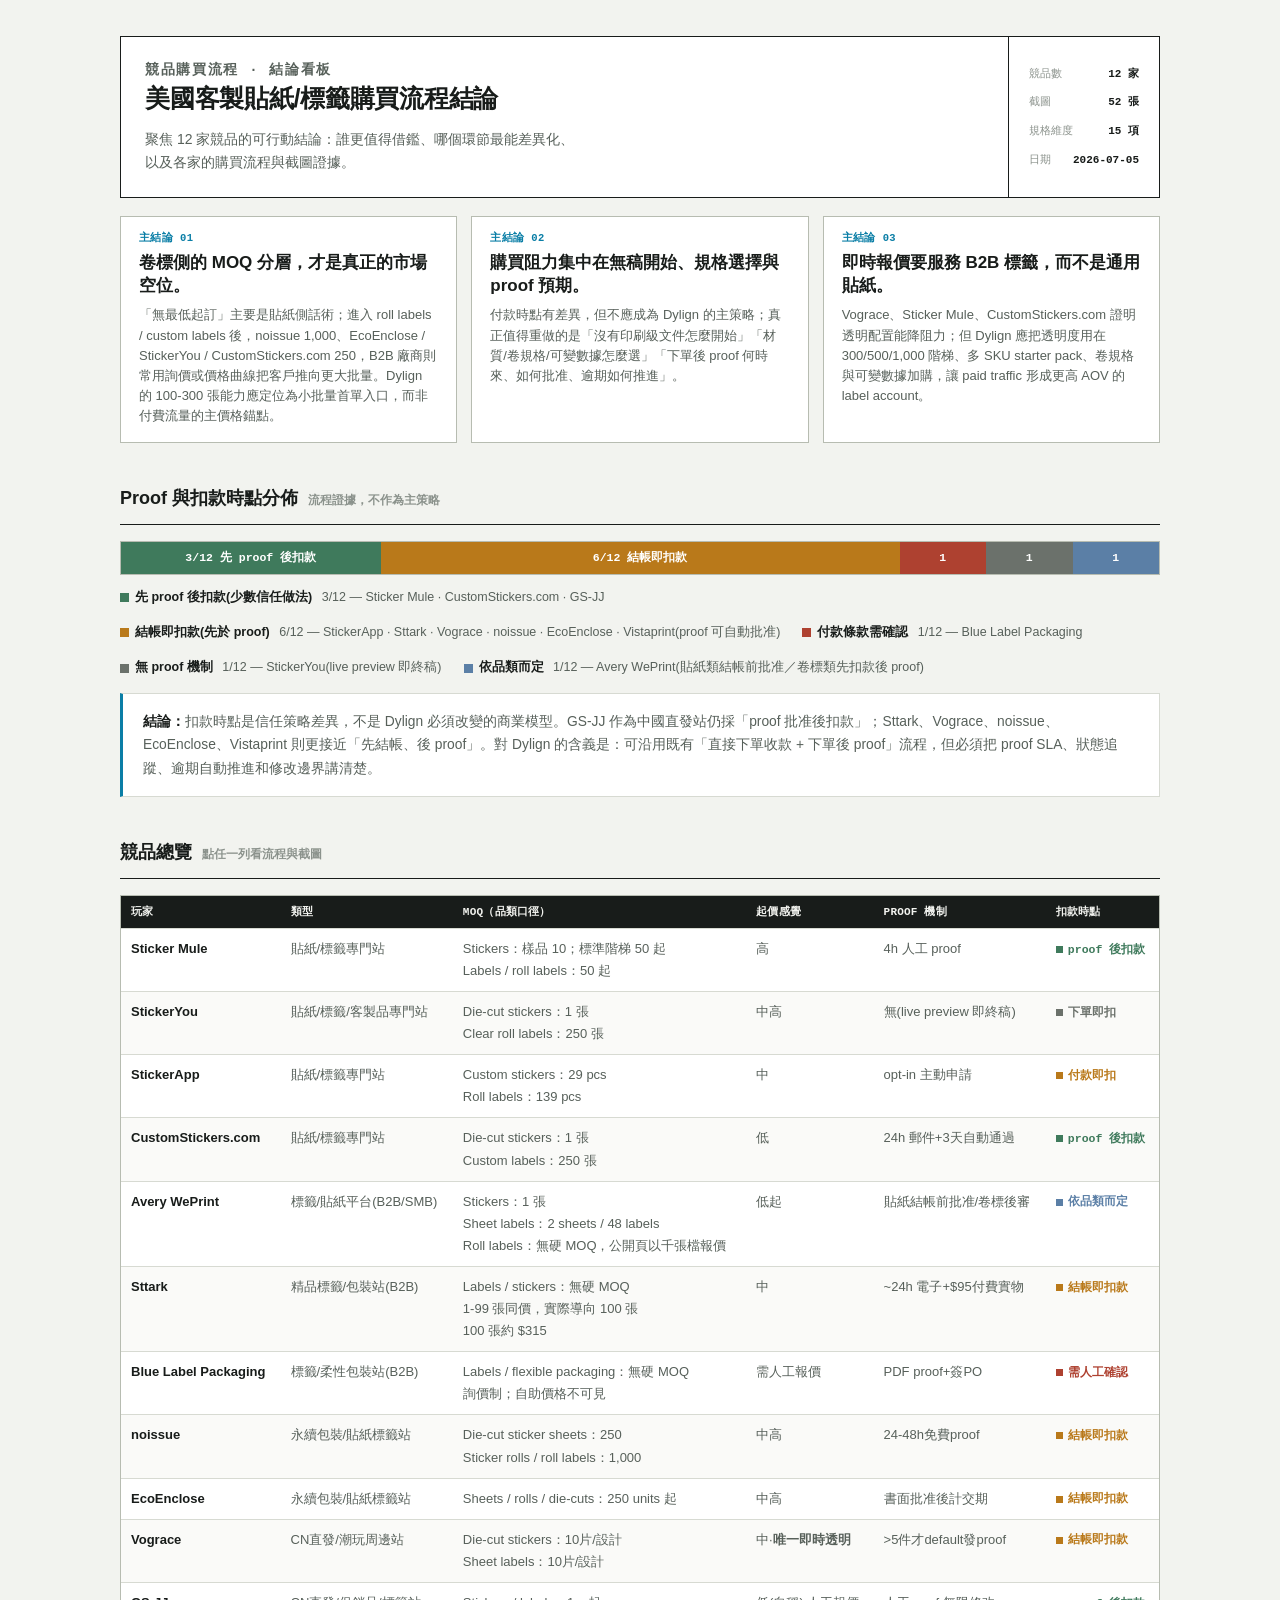
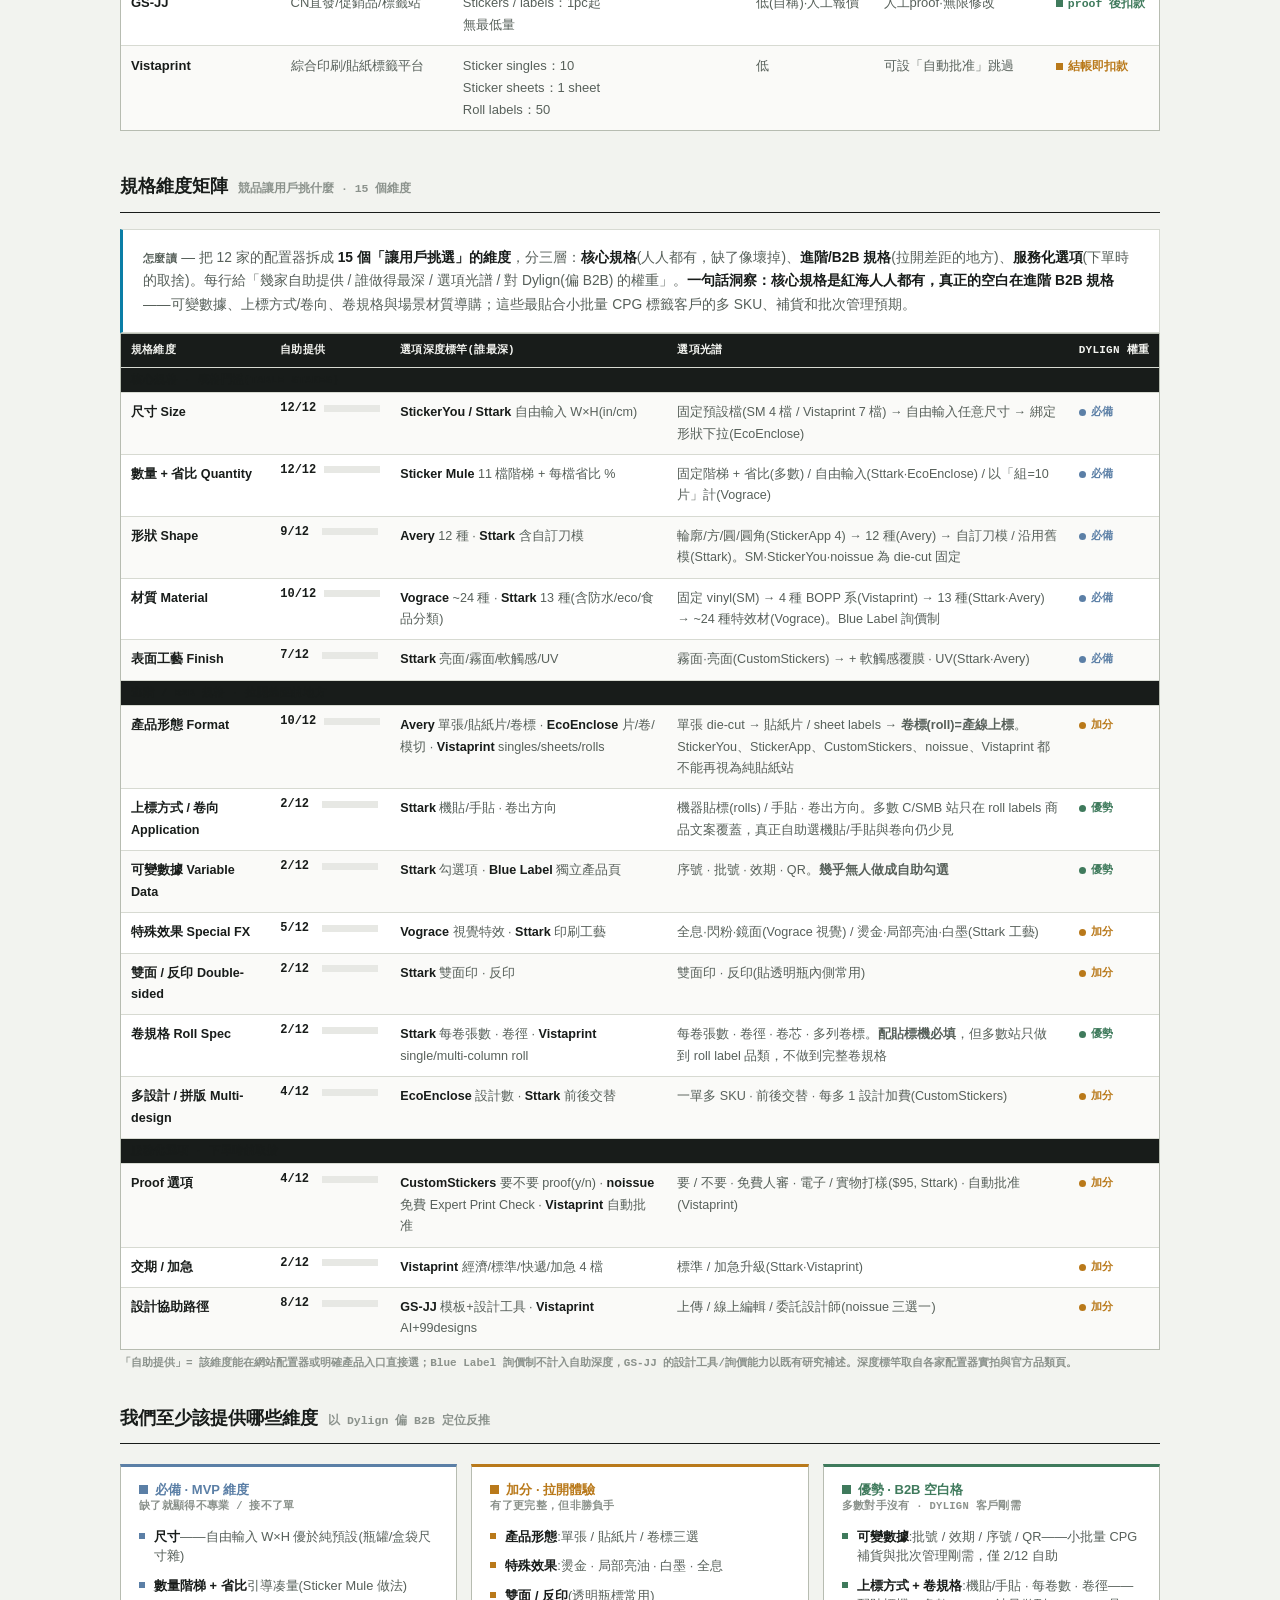
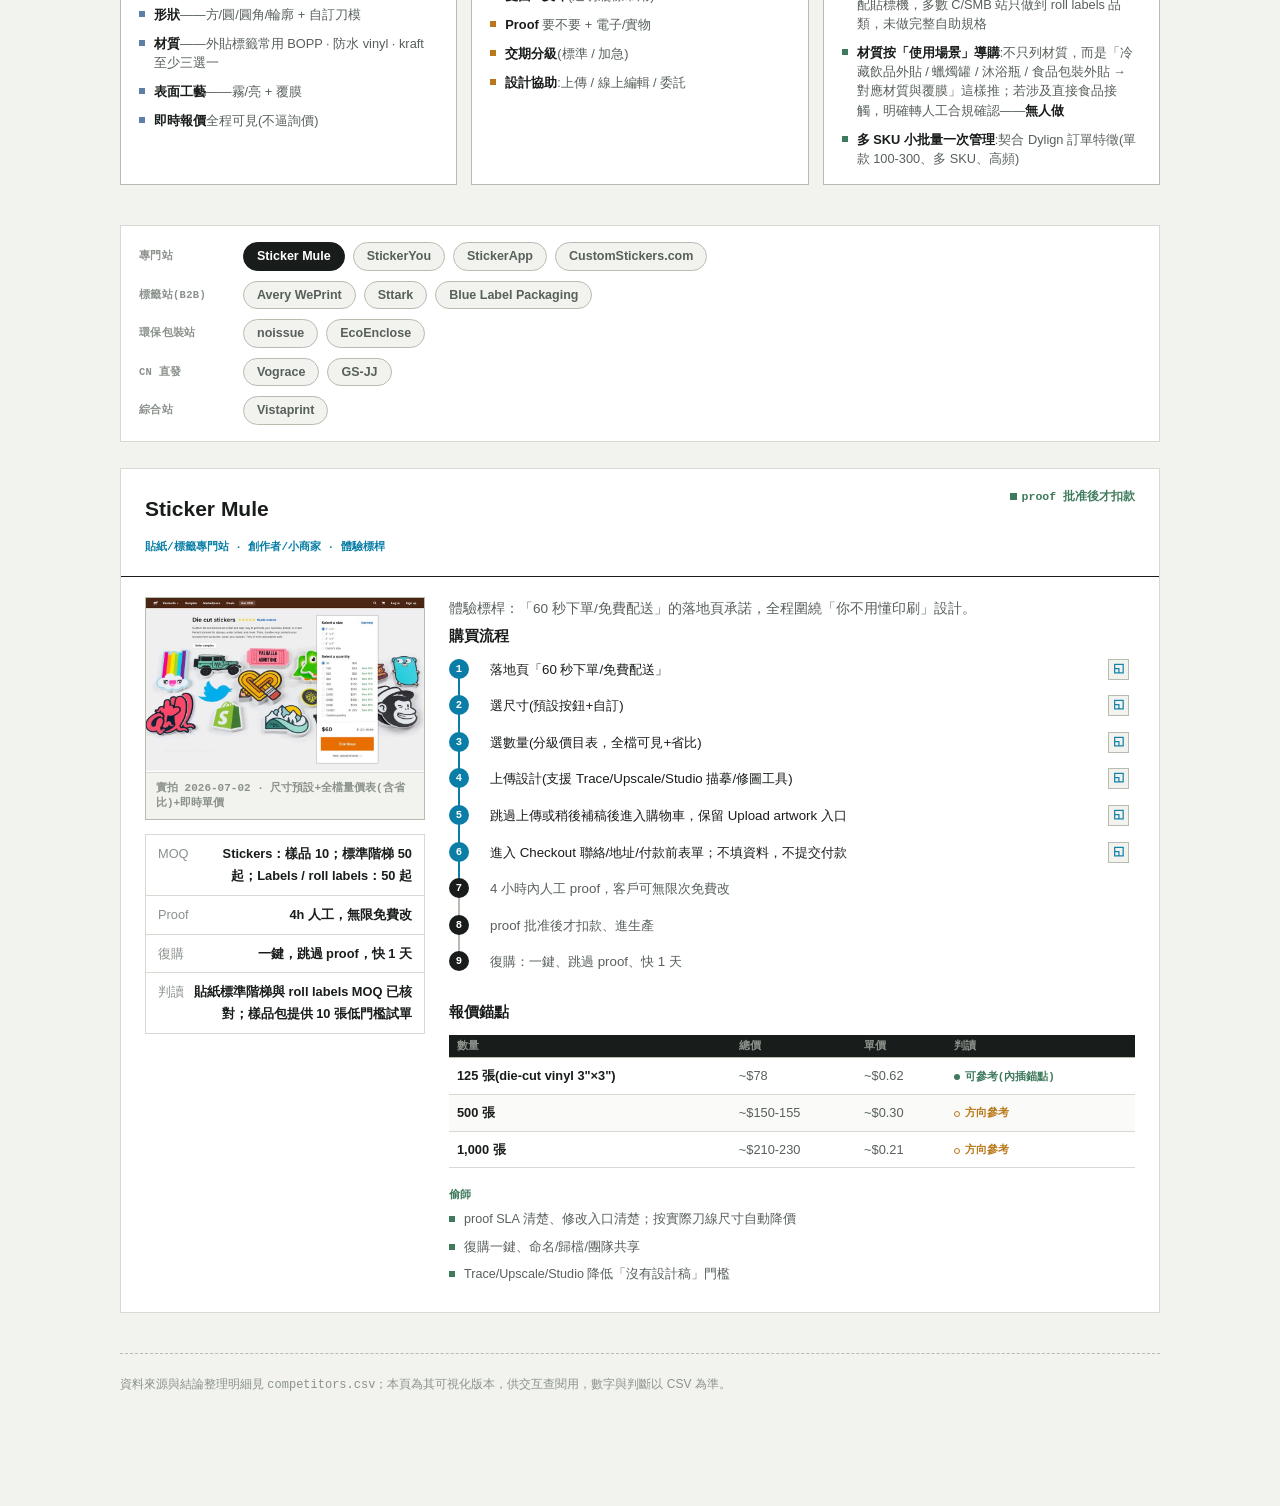
==== commit 4cc0bcb0: "Refine competitor analysis conclusions" ====
--- a/board/index.html
+++ b/board/index.html
@@ -251,24 +251,24 @@
   <div class="conclusion-grid">
     <div class="conclusion-card">
       <span class="kicker">主結論 01</span>
-      <strong>「proof 批准前不扣款」是最清晰的信任差異化。</strong>
-      <p>12 家裡只有 3 家採用，若新產品把它做成默認承諾，會直接區隔大多數結帳即扣款玩家。</p>
+      <strong>卷標側的 MOQ 分層，才是真正的市場空位。</strong>
+      <p>「無最低起訂」主要是貼紙側話術；進入 roll labels / custom labels 後，noissue 1,000、EcoEnclose / StickerYou / CustomStickers.com 250，B2B 廠商則常用詢價或價格曲線把客戶推向更大批量。Dylign 的 100-300 張能力應定位為小批量首單入口，而非付費流量的主價格錨點。</p>
     </div>
     <div class="conclusion-card">
       <span class="kicker">主結論 02</span>
-      <strong>購買阻力集中在設計稿與 proof，而不是下單表單。</strong>
-      <p>最值得重做的是「無設計稿怎麼開始」「proof 怎麼確認」「不回覆怎麼推進」三段體驗。</p>
+      <strong>購買阻力集中在無稿開始、規格選擇與 proof 預期。</strong>
+      <p>付款時點有差異，但不應成為 Dylign 的主策略；真正值得重做的是「沒有印刷級文件怎麼開始」「材質/卷規格/可變數據怎麼選」「下單後 proof 何時來、如何批准、逾期如何推進」。</p>
     </div>
     <div class="conclusion-card">
       <span class="kicker">主結論 03</span>
-      <strong>即時報價透明度本身就是競爭點。</strong>
-      <p>Vograce、Sticker Mule、CustomStickers.com 代表自助透明路線；B2B 標籤站更偏人工服務與詢價。</p>
+      <strong>即時報價要服務 B2B 標籤，而不是通用貼紙。</strong>
+      <p>Vograce、Sticker Mule、CustomStickers.com 證明透明配置能降阻力；但 Dylign 應把透明度用在 300/500/1,000 階梯、多 SKU starter pack、卷規格與可變數據加購，讓 paid traffic 形成更高 AOV 的 label account。</p>
     </div>
   </div>
 
   <!-- ================= PAYMENT TIMING DISTRIBUTION ================= -->
   <div class="section-block">
-    <div class="section-title"><h2>扣款時點分佈</h2><span class="sub">12 家結論</span></div>
+    <div class="section-title"><h2>Proof 與扣款時點分佈</h2><span class="sub">流程證據，不作為主策略</span></div>
     <div class="paybar">
       <div class="paybar-seg good" style="flex:3">3/12 先 proof 後扣款</div>
       <div class="paybar-seg warn" style="flex:6">6/12 結帳即扣款</div>
@@ -277,14 +277,14 @@
       <div class="paybar-seg mix" style="flex:1">1</div>
     </div>
     <div class="paylegend">
-      <span><i class="dot good"></i><b>先 proof 後扣款(信任更強)</b>&nbsp;3/12 — Sticker Mule · CustomStickers.com · GS-JJ</span>
+      <span><i class="dot good"></i><b>先 proof 後扣款(少數信任做法)</b>&nbsp;3/12 — Sticker Mule · CustomStickers.com · GS-JJ</span>
       <span><i class="dot warn"></i><b>結帳即扣款(先於 proof)</b>&nbsp;6/12 — StickerApp · Sttark · Vograce · noissue · EcoEnclose · Vistaprint(proof 可自動批准)</span>
       <span><i class="dot bad"></i><b>付款條款需確認</b>&nbsp;1/12 — Blue Label Packaging</span>
       <span><i class="dot gap"></i><b>無 proof 機制</b>&nbsp;1/12 — StickerYou(live preview 即終稿)</span>
       <span><i class="dot mix"></i><b>依品類而定</b>&nbsp;1/12 — Avery WePrint(貼紙類結帳前批准／卷標類先扣款後 proof)</span>
     </div>
     <div class="callout" style="margin-top:14px;">
-      <b>結論：</b>扣款時點不是地理分野，而是信任策略分野。GS-JJ 作為中國直發站仍採「proof 批准後扣款」；Sttark、Vograce、noissue、EcoEnclose、Vistaprint 則更接近「先結帳、後 proof」。新方案若承諾 proof 批准前不扣款，可以形成明確感知差異。
+      <b>結論：</b>扣款時點是信任策略差異，不是 Dylign 必須改變的商業模型。GS-JJ 作為中國直發站仍採「proof 批准後扣款」；Sttark、Vograce、noissue、EcoEnclose、Vistaprint 則更接近「先結帳、後 proof」。對 Dylign 的含義是：可沿用既有「直接下單收款 + 下單後 proof」流程，但必須把 proof SLA、狀態追蹤、逾期自動推進和修改邊界講清楚。
     </div>
   </div>
 
@@ -316,7 +316,7 @@
   <div class="section-block">
     <div class="section-title"><h2>規格維度矩陣</h2><span class="sub">競品讓用戶挑什麼 · 15 個維度</span></div>
     <div class="callout">
-      <span class="tag">怎麼讀</span> — 把 12 家的配置器拆成 <b>15 個「讓用戶挑選」的維度</b>，分三層：<b>核心規格</b>(人人都有，缺了像壞掉)、<b>進階/B2B 規格</b>(拉開差距的地方)、<b>服務化選項</b>(下單時的取捨)。每行給「幾家自助提供 / 誰做得最深 / 選項光譜 / 對 Dylign(偏 B2B) 的權重」。<b>一句話洞察：核心規格是紅海人人都有，真正的空白在進階 B2B 規格</b>——可變數據、上標方式、材質按合規導購，這三格幾乎沒有對手自助提供，恰好是 Dylign 食品/飲料客戶的剛需。
+      <span class="tag">怎麼讀</span> — 把 12 家的配置器拆成 <b>15 個「讓用戶挑選」的維度</b>，分三層：<b>核心規格</b>(人人都有，缺了像壞掉)、<b>進階/B2B 規格</b>(拉開差距的地方)、<b>服務化選項</b>(下單時的取捨)。每行給「幾家自助提供 / 誰做得最深 / 選項光譜 / 對 Dylign(偏 B2B) 的權重」。<b>一句話洞察：核心規格是紅海人人都有，真正的空白在進階 B2B 規格</b>——可變數據、上標方式/卷向、卷規格與場景材質導購；這些最貼合小批量 CPG 標籤客戶的多 SKU、補貨和批次管理預期。
     </div>
     <div class="table-wrap">
       <table class="dimtable">
@@ -443,10 +443,10 @@
         <div class="tier-head"><i class="dot"></i>必備 · MVP 維度</div>
         <div class="tier-sub">缺了就顯得不專業 / 接不了單</div>
         <ul>
-          <li><b>尺寸</b>——自由輸入 W×H 優於純預設(食品瓶罐尺寸雜)</li>
+          <li><b>尺寸</b>——自由輸入 W×H 優於純預設(瓶罐/盒袋尺寸雜)</li>
           <li><b>數量階梯 + 省比</b>引導凑量(Sticker Mule 做法)</li>
           <li><b>形狀</b>——方/圓/圓角/輪廓 + 自訂刀模</li>
-          <li><b>材質</b>——食品級 BOPP · 防水 vinyl · kraft 至少三選一</li>
+          <li><b>材質</b>——外貼標籤常用 BOPP · 防水 vinyl · kraft 至少三選一</li>
           <li><b>表面工藝</b>——霧/亮 + 覆膜</li>
           <li><b>即時報價</b>全程可見(不逼詢價)</li>
         </ul>
@@ -467,9 +467,9 @@
         <div class="tier-head"><i class="dot"></i>優勢 · B2B 空白格</div>
         <div class="tier-sub">多數對手沒有 · Dylign 客戶剛需</div>
         <ul>
-          <li><b>可變數據</b>:批號 / 效期 / 序號 / QR——食品剛需，僅 2/12 自助</li>
+          <li><b>可變數據</b>:批號 / 效期 / 序號 / QR——小批量 CPG 補貨與批次管理剛需，僅 2/12 自助</li>
           <li><b>上標方式 + 卷規格</b>:機貼/手貼 · 每卷數 · 卷徑——配貼標機，多數 C/SMB 站只做到 roll labels 品類，未做完整自助規格</li>
-          <li><b>材質按「場景/合規」導購</b>:不只列材質，而是「直接接觸食品 → BOPP + 迁移報告」這樣推——<b>無人做</b></li>
+          <li><b>材質按「使用場景」導購</b>:不只列材質，而是「冷藏飲品外貼 / 蠟燭罐 / 沐浴瓶 / 食品包裝外貼 → 對應材質與覆膜」這樣推；若涉及直接食品接觸，明確轉人工合規確認——<b>無人做</b></li>
           <li><b>多 SKU 小批量一次管理</b>:契合 Dylign 訂單特徵(單款 100-300、多 SKU、高頻)</li>
         </ul>
       </div>
@@ -547,7 +547,7 @@
         </div>
         <div class="swgrid">
           <div><span class="swlabel steal">偷師</span><ul class="steal">
-            <li>proof 批准前不扣款；按實際刀線尺寸自動降價</li>
+            <li>proof SLA 清楚、修改入口清楚；按實際刀線尺寸自動降價</li>
             <li>復購一鍵、命名/歸檔/團隊共享</li>
             <li>Trace/Upscale/Studio 降低「沒有設計稿」門檻</li>
           </ul></div>
@@ -666,7 +666,7 @@
         </div>
       </div>
       <div class="panel-main">
-        <p class="positioning">品類優先→即時自動價目計算器→付款在 proof 批准之後，是全場信任機制最強的做法之一。</p>
+        <p class="positioning">品類優先→即時自動價目計算器→proof 偏好可選 + 逾期自動通過，是降低人工往返與防卡單的好樣板。</p>
         <div class="block">
           <h3>購買流程</h3>
           <ol class="flow-steps">
@@ -691,8 +691,8 @@
         </div>
         <div class="swgrid">
           <div><span class="swlabel steal">偷師</span><ul class="steal">
-            <li>付款在 proof 批准之後(最高信任)</li>
-            <li>3 天自動通過(運營防卡單)</li>
+            <li>proof 偏好可選 + 3 天自動通過，降低卡單風險</li>
+            <li>低價 250 張 label 檔，可作為 Dylign 首單入口的競品錨點</li>
             <li>人工協助免費兜底「沒有設計」場景</li>
           </ul></div>
         </div>
@@ -739,7 +739,7 @@
         </div>
         <div class="swgrid">
           <div><span class="swlabel steal">偷師</span><ul class="steal">
-            <li>結帳前強制 proof 批准(貼紙類)</li>
+            <li>結帳前批准機制可作為「客戶責任確認」參考</li>
             <li>單價+總價雙顯+升級提示</li>
             <li>模板庫最全、無 setup/die 費</li>
           </ul></div>
@@ -796,7 +796,7 @@
         </div>
         <div class="pmgrid">
           <div class="pmbox"><span class="pmtitle">Proof 機制</span>默認電子 proof，約 24 小時至 2 個工作日；批准後才進生產。</div>
-          <div class="pmbox"><span class="pmtitle">扣款時點</span>結帳即扣全款，先於 proof(條款原文「不收到全款不開工」)——與「proof 批准前不扣款」相反。</div>
+          <div class="pmbox"><span class="pmtitle">扣款時點</span>結帳即扣全款，先於 proof(條款原文「不收到全款不開工」)——證明 B2B 標籤客戶可接受先付款、後 proof，只要後續審稿與修改邊界清楚。</div>
         </div>
         <div class="swgrid">
           <div><span class="swlabel steal">偷師</span><ul class="steal">
@@ -1065,11 +1065,11 @@
         </div>
         <div class="pmgrid">
           <div class="pmbox"><span class="pmtitle">Proof 機制</span>人工銷售協調員出 proof，24 小時內；免費無限次修改，無自動批准/超時條款。</div>
-          <div class="pmbox"><span class="pmtitle">扣款時點</span>proof 批准後才扣款(官網兩處原文「批准前不生產」/「批准滿意後再付款」)——與 Sticker Mule 同屬「先 proof 後扣款」陣營，是 CN 直發站裡的例外。</div>
+          <div class="pmbox"><span class="pmtitle">扣款時點</span>proof 批准後才扣款(官網兩處原文「批准前不生產」/「批准滿意後再付款」)——是 CN 直發站裡的例外，可作為信任參考，但不必成為 Dylign 主流程。</div>
         </div>
         <div class="swgrid">
           <div><span class="swlabel steal">偷師</span><ul class="steal">
-            <li>proof 批准後才扣款(CN 直發裡罕見)</li>
+            <li>把 proof 承諾前置展示，降低中國直發的不確定感</li>
             <li>專屬協調員+無限免費改稿的強關係感</li>
             <li>公開自我對標競品價格表</li>
           </ul></div>
